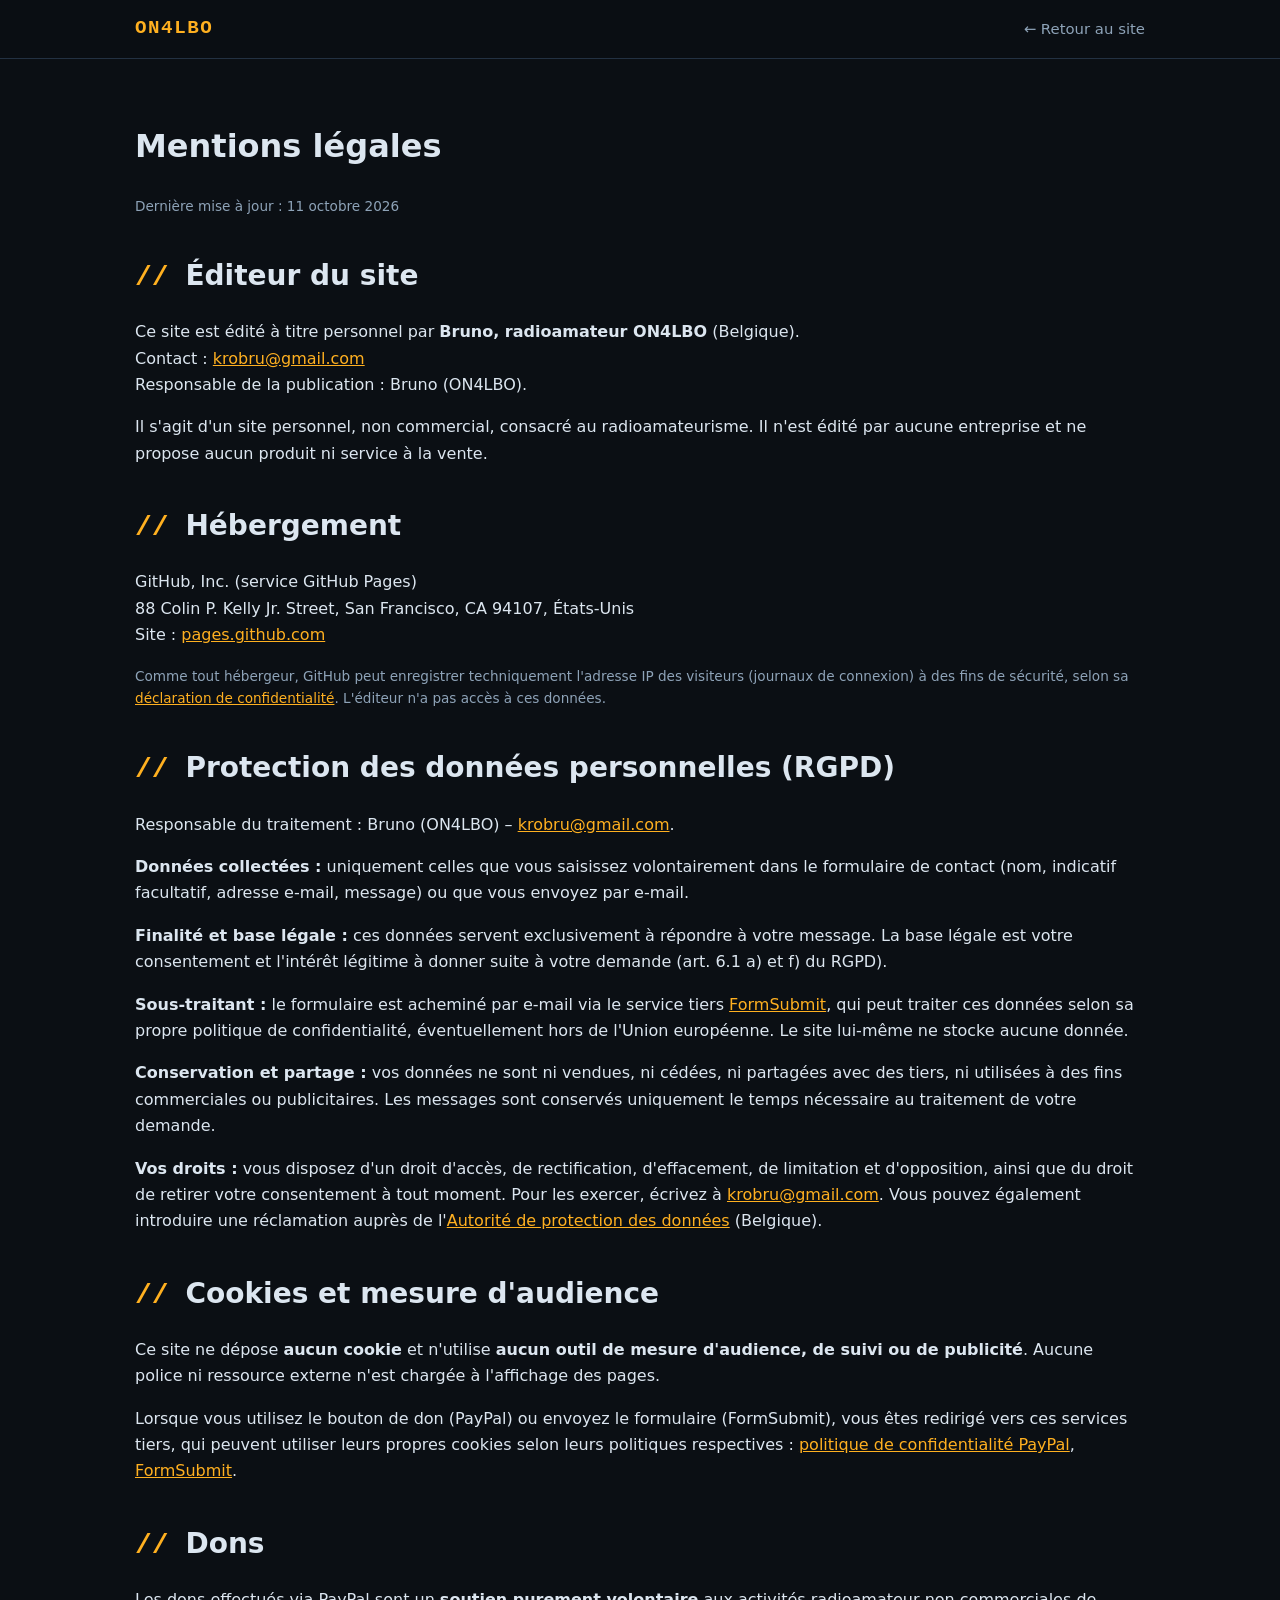
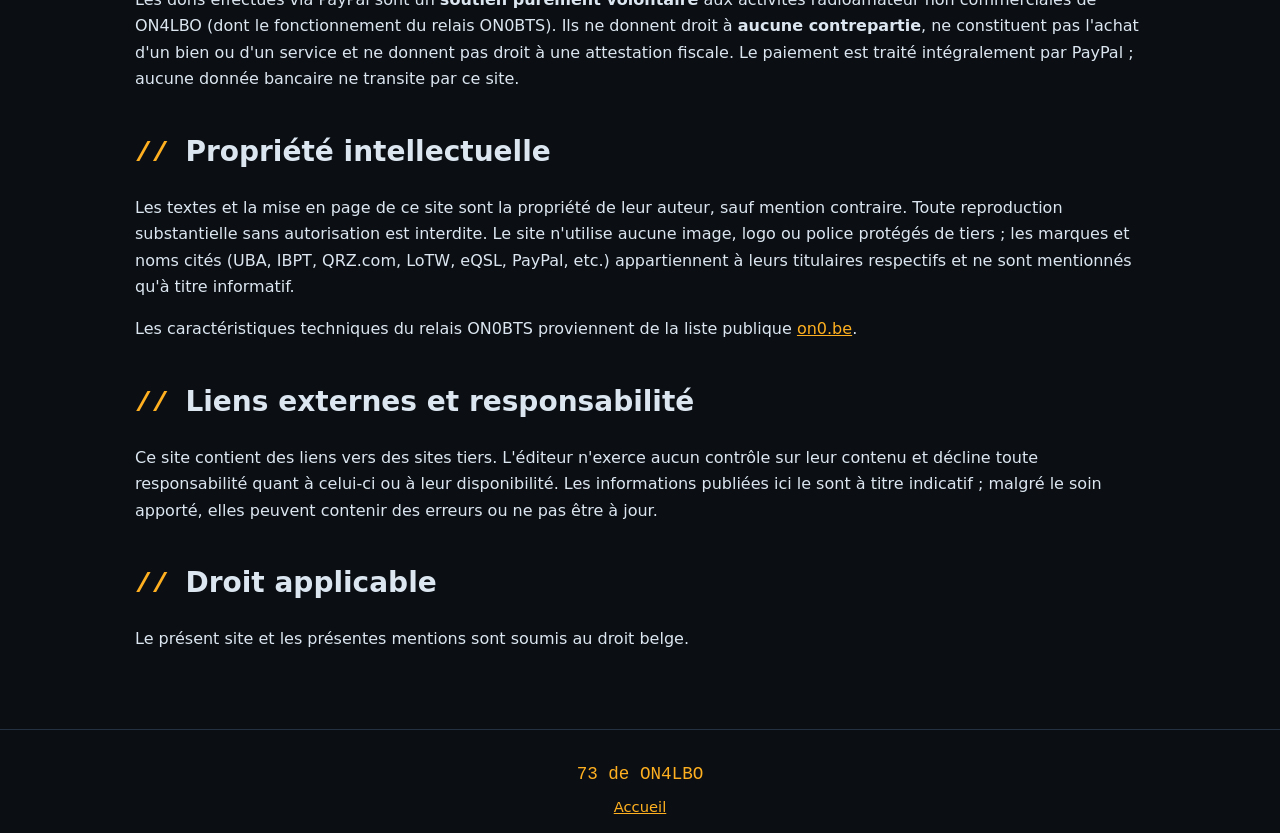
==== mentions-legales.html @ 2fefb70c "Site ON4LBO : migration vers GitHub Pages" ====
<!DOCTYPE html>
<html lang="fr-BE">
<head>
<meta charset="utf-8"><meta name="viewport" content="width=device-width,initial-scale=1">
<title>Mentions légales – ON4LBO</title>
<link rel="stylesheet" href="style.css">
</head>
<body>
<header class="nav"><div class="wrap"><a class="brand" href="index.html">ON4LBO</a><nav><ul><li><a href="index.html">← Retour au site</a></li></ul></nav></div></header>
<main class="legal"><div class="wrap">
<h1>Mentions légales</h1>
<p class="small">Dernière mise à jour : 11 octobre 2026</p>

<h2>Éditeur du site</h2>
<p>Ce site est édité à titre personnel par <strong>Bruno, radioamateur ON4LBO</strong> (Belgique).<br>
Contact : <a href="mailto:krobru@gmail.com">krobru@gmail.com</a><br>
Responsable de la publication : Bruno (ON4LBO).</p>
<p>Il s'agit d'un site personnel, non commercial, consacré au radioamateurisme. Il n'est édité par aucune entreprise et ne propose aucun produit ni service à la vente.</p>

<h2>Hébergement</h2>
<p>GitHub, Inc. (service GitHub Pages)<br>88 Colin P. Kelly Jr. Street, San Francisco, CA 94107, États-Unis<br>
Site : <a href="https://pages.github.com" target="_blank" rel="noopener">pages.github.com</a></p>
<p class="small">Comme tout hébergeur, GitHub peut enregistrer techniquement l'adresse IP des visiteurs (journaux de connexion) à des fins de sécurité, selon sa <a href="https://docs.github.com/fr/site-policy/privacy-policies/github-general-privacy-statement" target="_blank" rel="noopener">déclaration de confidentialité</a>. L'éditeur n'a pas accès à ces données.</p>

<h2 id="rgpd">Protection des données personnelles (RGPD)</h2>
<p>Responsable du traitement : Bruno (ON4LBO) – <a href="mailto:krobru@gmail.com">krobru@gmail.com</a>.</p>
<p><strong>Données collectées :</strong> uniquement celles que vous saisissez volontairement dans le formulaire de contact (nom, indicatif facultatif, adresse e-mail, message) ou que vous envoyez par e-mail.</p>
<p><strong>Finalité et base légale :</strong> ces données servent exclusivement à répondre à votre message. La base légale est votre consentement et l'intérêt légitime à donner suite à votre demande (art. 6.1 a) et f) du RGPD).</p>
<p><strong>Sous-traitant :</strong> le formulaire est acheminé par e-mail via le service tiers <a href="https://formsubmit.co" target="_blank" rel="noopener">FormSubmit</a>, qui peut traiter ces données selon sa propre politique de confidentialité, éventuellement hors de l'Union européenne. Le site lui-même ne stocke aucune donnée.</p>
<p><strong>Conservation et partage :</strong> vos données ne sont ni vendues, ni cédées, ni partagées avec des tiers, ni utilisées à des fins commerciales ou publicitaires. Les messages sont conservés uniquement le temps nécessaire au traitement de votre demande.</p>
<p><strong>Vos droits :</strong> vous disposez d'un droit d'accès, de rectification, d'effacement, de limitation et d'opposition, ainsi que du droit de retirer votre consentement à tout moment. Pour les exercer, écrivez à <a href="mailto:krobru@gmail.com">krobru@gmail.com</a>. Vous pouvez également introduire une réclamation auprès de l'<a href="https://www.autoriteprotectiondonnees.be" target="_blank" rel="noopener">Autorité de protection des données</a> (Belgique).</p>

<h2>Cookies et mesure d'audience</h2>
<p>Ce site ne dépose <strong>aucun cookie</strong> et n'utilise <strong>aucun outil de mesure d'audience, de suivi ou de publicité</strong>. Aucune police ni ressource externe n'est chargée à l'affichage des pages.</p>
<p>Lorsque vous utilisez le bouton de don (PayPal) ou envoyez le formulaire (FormSubmit), vous êtes redirigé vers ces services tiers, qui peuvent utiliser leurs propres cookies selon leurs politiques respectives : <a href="https://www.paypal.com/be/legalhub/privacy-full" target="_blank" rel="noopener">politique de confidentialité PayPal</a>, <a href="https://formsubmit.co" target="_blank" rel="noopener">FormSubmit</a>.</p>

<h2>Dons</h2>
<p>Les dons effectués via PayPal sont un <strong>soutien purement volontaire</strong> aux activités radioamateur non commerciales de ON4LBO (dont le fonctionnement du relais ON0BTS). Ils ne donnent droit à <strong>aucune contrepartie</strong>, ne constituent pas l'achat d'un bien ou d'un service et ne donnent pas droit à une attestation fiscale. Le paiement est traité intégralement par PayPal ; aucune donnée bancaire ne transite par ce site.</p>

<h2>Propriété intellectuelle</h2>
<p>Les textes et la mise en page de ce site sont la propriété de leur auteur, sauf mention contraire. Toute reproduction substantielle sans autorisation est interdite. Le site n'utilise aucune image, logo ou police protégés de tiers ; les marques et noms cités (UBA, IBPT, QRZ.com, LoTW, eQSL, PayPal, etc.) appartiennent à leurs titulaires respectifs et ne sont mentionnés qu'à titre informatif.</p>
<p>Les caractéristiques techniques du relais ON0BTS proviennent de la liste publique <a href="https://on0.be/" target="_blank" rel="noopener">on0.be</a>.</p>

<h2>Liens externes et responsabilité</h2>
<p>Ce site contient des liens vers des sites tiers. L'éditeur n'exerce aucun contrôle sur leur contenu et décline toute responsabilité quant à celui-ci ou à leur disponibilité. Les informations publiées ici le sont à titre indicatif ; malgré le soin apporté, elles peuvent contenir des erreurs ou ne pas être à jour.</p>

<h2>Droit applicable</h2>
<p>Le présent site et les présentes mentions sont soumis au droit belge.</p>
</div></main>
<footer><div class="wrap"><div class="seventy">73 de ON4LBO</div><div><a href="index.html">Accueil</a></div></div></footer>
</body></html>
---- style.css ----
:root{--bg:#0b0f14;--bg2:#111821;--card:#151e29;--line:#233142;--txt:#dce6f0;--mut:#8ea3b8;--acc:#ffb020;--acc2:#38d39f;--radius:14px}
*{box-sizing:border-box}html{scroll-behavior:smooth}
body{margin:0;font-family:system-ui,-apple-system,"Segoe UI",Roboto,Ubuntu,"Helvetica Neue",Arial,sans-serif;background:var(--bg);color:var(--txt);line-height:1.65}
a{color:var(--acc)}a:hover{color:#ffd27a}
.wrap{max-width:1050px;margin:0 auto;padding:0 20px}
header.nav{position:sticky;top:0;z-index:10;background:rgba(11,15,20,.88);backdrop-filter:blur(8px);border-bottom:1px solid var(--line)}
header.nav .wrap{display:flex;align-items:center;justify-content:space-between;gap:12px;min-height:58px;flex-wrap:wrap}
.brand{font-family:ui-monospace,SFMono-Regular,Menlo,Consolas,monospace;font-weight:700;font-size:1.2rem;color:var(--acc);text-decoration:none;letter-spacing:.08em}
nav ul{list-style:none;display:flex;flex-wrap:wrap;gap:4px 16px;margin:0;padding:6px 0}
nav a{color:var(--mut);text-decoration:none;font-size:.93rem}nav a:hover{color:var(--txt)}
.hero{position:relative;overflow:hidden;padding:90px 0 70px;text-align:center;background:radial-gradient(ellipse at 50% 0%,#1c2a3b 0%,var(--bg) 70%)}
.hero svg.wave{position:absolute;left:0;bottom:0;width:100%;height:120px;opacity:.35}
.call{font-family:ui-monospace,SFMono-Regular,Menlo,Consolas,monospace;font-size:clamp(3rem,12vw,6.5rem);font-weight:800;letter-spacing:.12em;margin:0;color:var(--acc);text-shadow:0 0 30px rgba(255,176,32,.35)}
.hero p.sub{color:var(--mut);font-size:1.15rem;margin:.4rem 0 1.6rem}
.clocks{display:flex;justify-content:center;gap:14px;flex-wrap:wrap;margin-bottom:28px}
.clock{background:var(--card);border:1px solid var(--line);border-radius:10px;padding:10px 18px;font-family:ui-monospace,Menlo,Consolas,monospace}
.clock small{display:block;color:var(--mut);font-size:.72rem;letter-spacing:.1em}
.clock span{font-size:1.4rem;color:var(--acc2)}
.btn{display:inline-block;padding:12px 22px;border-radius:999px;background:var(--acc);color:#111;font-weight:700;text-decoration:none;border:0;cursor:pointer;font-size:1rem}
.btn:hover{background:#ffc552;color:#111}.btn.ghost{background:transparent;color:var(--acc);border:1px solid var(--acc)}
.btns{display:flex;gap:12px;justify-content:center;flex-wrap:wrap}
section{padding:64px 0;border-top:1px solid var(--line)}section:nth-of-type(even){background:var(--bg2)}
h2{font-size:1.75rem;margin:0 0 18px}h2::before{content:"// ";color:var(--acc);font-family:ui-monospace,Menlo,monospace}
h3{margin:0 0 8px}
.grid{display:grid;grid-template-columns:repeat(auto-fit,minmax(240px,1fr));gap:18px}
.card{background:var(--card);border:1px solid var(--line);border-radius:var(--radius);padding:20px}
.todo{color:var(--acc);font-style:italic}
table.specs{width:100%;border-collapse:collapse;font-size:.97rem}
table.specs th,table.specs td{text-align:left;padding:9px 12px;border-bottom:1px solid var(--line)}
table.specs th{color:var(--mut);font-weight:500;width:45%}
.mono{font-family:ui-monospace,Menlo,Consolas,monospace}
.src{color:var(--mut);font-size:.88rem;margin-top:12px}
form .row{display:grid;grid-template-columns:1fr 1fr;gap:14px}
@media(max-width:620px){form .row{grid-template-columns:1fr}}
label{display:block;font-size:.9rem;color:var(--mut);margin:12px 0 4px}
input,textarea{width:100%;padding:11px 13px;border-radius:10px;border:1px solid var(--line);background:#0e151d;color:var(--txt);font:inherit}
input:focus,textarea:focus{outline:2px solid var(--acc);border-color:transparent}
textarea{min-height:140px;resize:vertical}
.small{font-size:.85rem;color:var(--mut)}
.hp{position:absolute;left:-9999px}
ul.links{list-style:none;padding:0;margin:0}ul.links li{padding:6px 0;border-bottom:1px dashed var(--line)}
footer{border-top:1px solid var(--line);padding:30px 0;text-align:center;color:var(--mut);font-size:.92rem}
footer .seventy{font-family:ui-monospace,Menlo,monospace;color:var(--acc);font-size:1.1rem;margin-bottom:6px}
.legal h2{margin-top:36px}.legal{padding:40px 0 60px}
/* fix: decorative wave must never intercept clicks; keep hero content above it */
.hero svg.wave{pointer-events:none;z-index:0}
.hero .wrap{position:relative;z-index:1}
/* anchors land below the sticky header */
section,[id]{scroll-margin-top:80px}
@media(max-width:620px){section,[id]{scroll-margin-top:120px}}
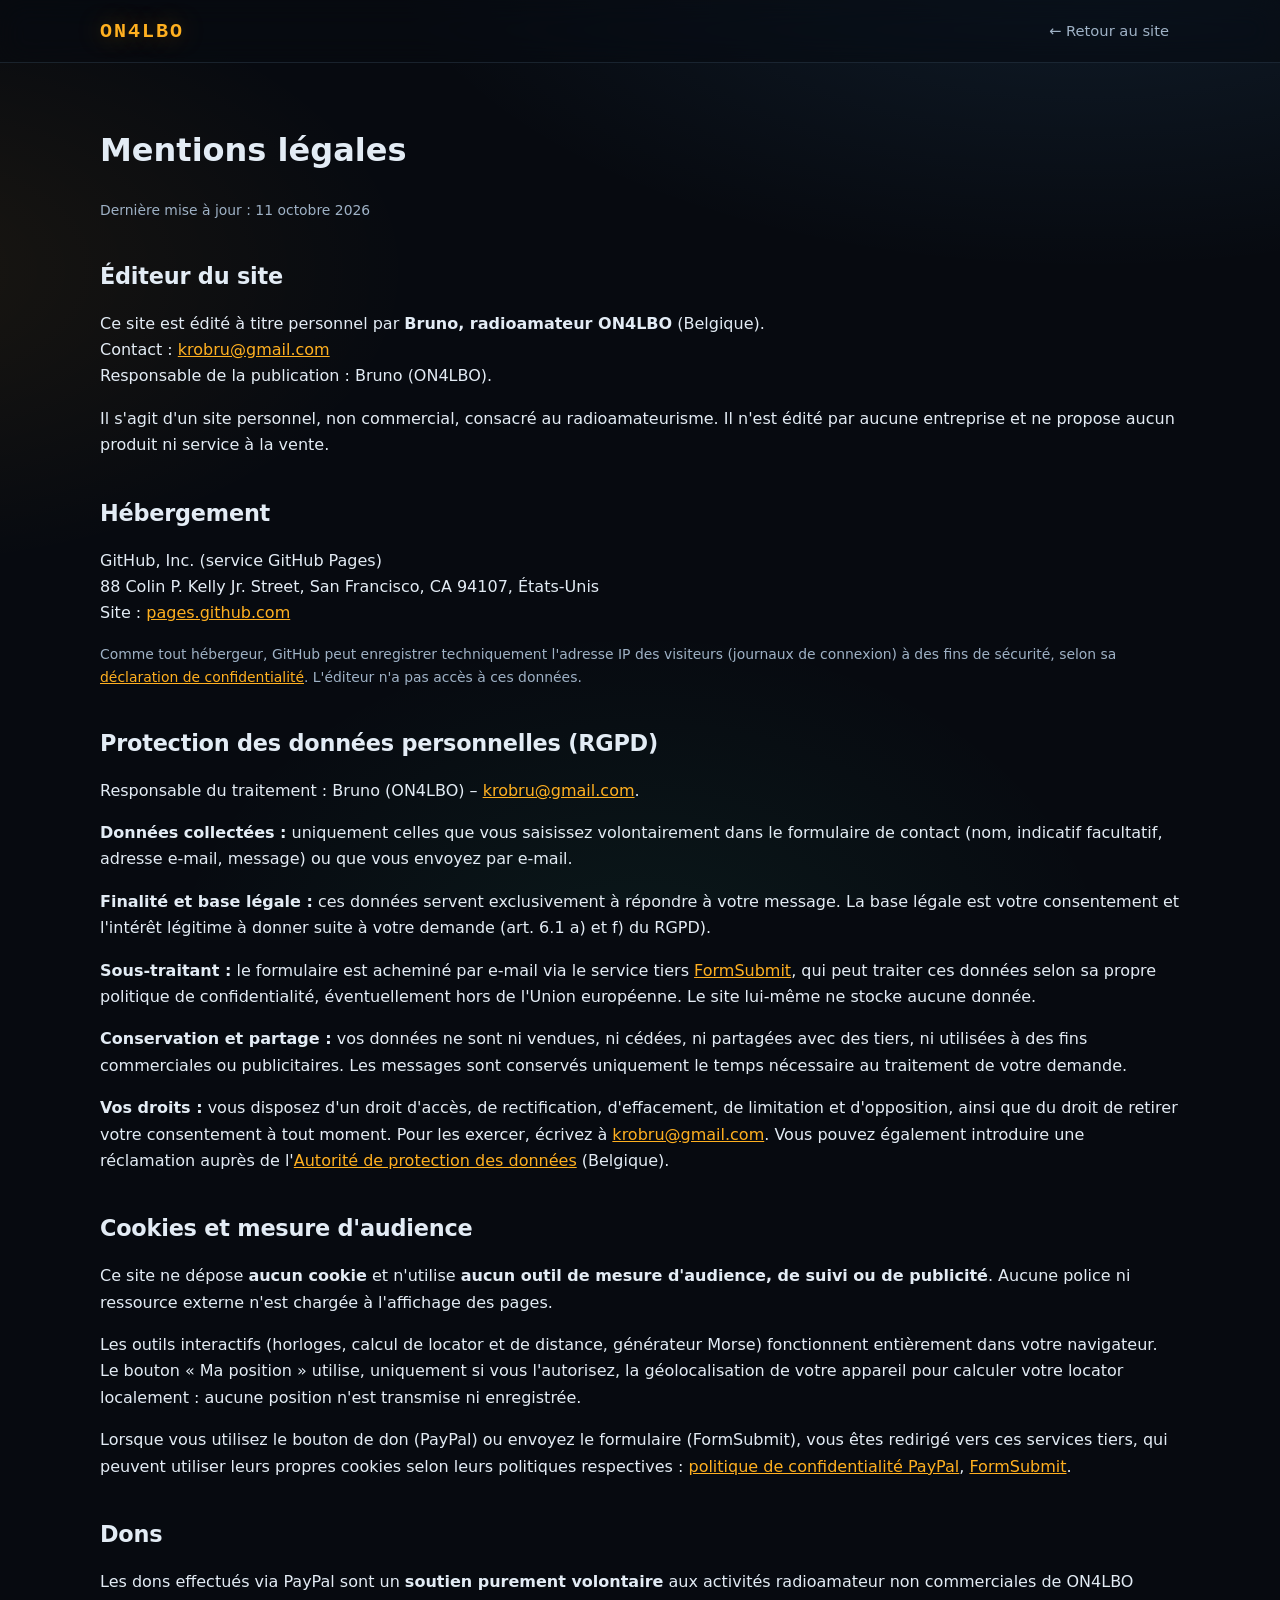
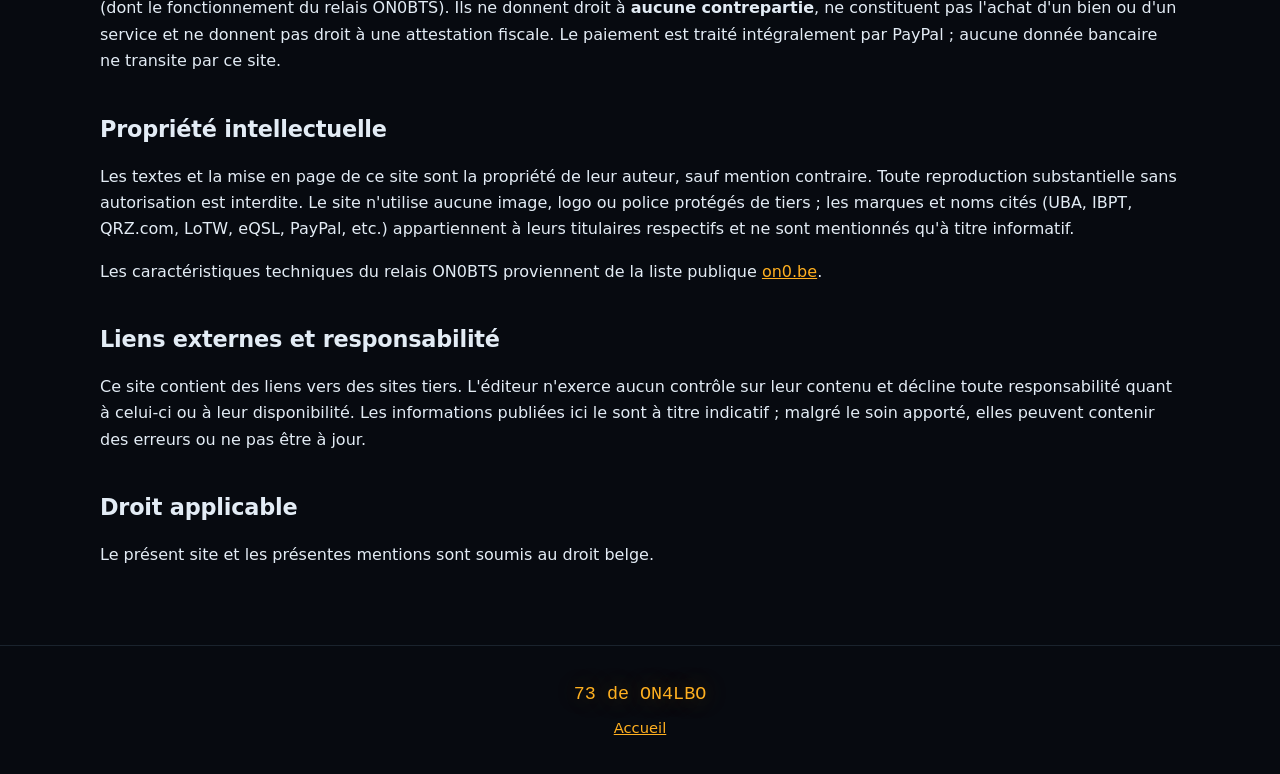
==== commit c487143d: "Refonte moderne : thème glass, oscilloscope, outils interactifs (locator, CW, shift)" ====
--- a/mentions-legales.html
+++ b/mentions-legales.html
@@ -32,6 +32,7 @@
 
 <h2>Cookies et mesure d'audience</h2>
 <p>Ce site ne dépose <strong>aucun cookie</strong> et n'utilise <strong>aucun outil de mesure d'audience, de suivi ou de publicité</strong>. Aucune police ni ressource externe n'est chargée à l'affichage des pages.</p>
+<p>Les outils interactifs (horloges, calcul de locator et de distance, générateur Morse) fonctionnent entièrement dans votre navigateur. Le bouton « Ma position » utilise, uniquement si vous l'autorisez, la géolocalisation de votre appareil pour calculer votre locator localement : aucune position n'est transmise ni enregistrée.</p>
 <p>Lorsque vous utilisez le bouton de don (PayPal) ou envoyez le formulaire (FormSubmit), vous êtes redirigé vers ces services tiers, qui peuvent utiliser leurs propres cookies selon leurs politiques respectives : <a href="https://www.paypal.com/be/legalhub/privacy-full" target="_blank" rel="noopener">politique de confidentialité PayPal</a>, <a href="https://formsubmit.co" target="_blank" rel="noopener">FormSubmit</a>.</p>
 
 <h2>Dons</h2>
--- a/style.css
+++ b/style.css
@@ -1,50 +1,133 @@
-:root{--bg:#0b0f14;--bg2:#111821;--card:#151e29;--line:#233142;--txt:#dce6f0;--mut:#8ea3b8;--acc:#ffb020;--acc2:#38d39f;--radius:14px}
-*{box-sizing:border-box}html{scroll-behavior:smooth}
-body{margin:0;font-family:system-ui,-apple-system,"Segoe UI",Roboto,Ubuntu,"Helvetica Neue",Arial,sans-serif;background:var(--bg);color:var(--txt);line-height:1.65}
+/* ON4LBO — thème sombre glassmorphism, polices système uniquement */
+:root{
+  --bg:#070a10;--bg2:#0b111a;--glass:rgba(22,32,46,.55);--glass2:rgba(30,44,62,.6);
+  --line:rgba(140,180,220,.14);--txt:#e3ecf5;--mut:#9fb2c6;--acc:#ffb020;--acc2:#3ee6b0;--acc3:#5ab4ff;
+  --glow:0 0 24px rgba(255,176,32,.35);--r:18px;--mono:ui-monospace,SFMono-Regular,Menlo,Consolas,"Liberation Mono",monospace;
+}
+*{box-sizing:border-box}
+html{scroll-behavior:smooth}
+@media (prefers-reduced-motion:reduce){html{scroll-behavior:auto}*,*::before,*::after{animation:none!important;transition:none!important}}
+body{margin:0;font-family:system-ui,-apple-system,"Segoe UI",Roboto,Ubuntu,"Helvetica Neue",Arial,sans-serif;color:var(--txt);line-height:1.65;
+  background:radial-gradient(1200px 600px at 85% -10%,rgba(90,180,255,.12),transparent 60%),radial-gradient(900px 500px at -10% 30%,rgba(255,176,32,.08),transparent 60%),radial-gradient(800px 600px at 50% 110%,rgba(62,230,176,.07),transparent 60%),var(--bg);background-attachment:fixed}
 a{color:var(--acc)}a:hover{color:#ffd27a}
-.wrap{max-width:1050px;margin:0 auto;padding:0 20px}
-header.nav{position:sticky;top:0;z-index:10;background:rgba(11,15,20,.88);backdrop-filter:blur(8px);border-bottom:1px solid var(--line)}
-header.nav .wrap{display:flex;align-items:center;justify-content:space-between;gap:12px;min-height:58px;flex-wrap:wrap}
-.brand{font-family:ui-monospace,SFMono-Regular,Menlo,Consolas,monospace;font-weight:700;font-size:1.2rem;color:var(--acc);text-decoration:none;letter-spacing:.08em}
-nav ul{list-style:none;display:flex;flex-wrap:wrap;gap:4px 16px;margin:0;padding:6px 0}
-nav a{color:var(--mut);text-decoration:none;font-size:.93rem}nav a:hover{color:var(--txt)}
-.hero{position:relative;overflow:hidden;padding:90px 0 70px;text-align:center;background:radial-gradient(ellipse at 50% 0%,#1c2a3b 0%,var(--bg) 70%)}
-.hero svg.wave{position:absolute;left:0;bottom:0;width:100%;height:120px;opacity:.35}
-.call{font-family:ui-monospace,SFMono-Regular,Menlo,Consolas,monospace;font-size:clamp(3rem,12vw,6.5rem);font-weight:800;letter-spacing:.12em;margin:0;color:var(--acc);text-shadow:0 0 30px rgba(255,176,32,.35)}
-.hero p.sub{color:var(--mut);font-size:1.15rem;margin:.4rem 0 1.6rem}
-.clocks{display:flex;justify-content:center;gap:14px;flex-wrap:wrap;margin-bottom:28px}
-.clock{background:var(--card);border:1px solid var(--line);border-radius:10px;padding:10px 18px;font-family:ui-monospace,Menlo,Consolas,monospace}
-.clock small{display:block;color:var(--mut);font-size:.72rem;letter-spacing:.1em}
-.clock span{font-size:1.4rem;color:var(--acc2)}
-.btn{display:inline-block;padding:12px 22px;border-radius:999px;background:var(--acc);color:#111;font-weight:700;text-decoration:none;border:0;cursor:pointer;font-size:1rem}
-.btn:hover{background:#ffc552;color:#111}.btn.ghost{background:transparent;color:var(--acc);border:1px solid var(--acc)}
+:focus-visible{outline:2px solid var(--acc2);outline-offset:3px;border-radius:6px}
+.skip{position:absolute;left:-9999px;top:8px;background:var(--acc);color:#111;padding:8px 14px;border-radius:8px;z-index:100}.skip:focus{left:8px}
+.wrap{max-width:1120px;margin:0 auto;padding:0 20px}
+.mono{font-family:var(--mono)}.small{font-size:.87rem;color:var(--mut)}.todo{color:var(--acc);font-style:italic}
+
+/* header */
+header.nav{position:sticky;top:0;z-index:50;background:rgba(7,10,16,.6);backdrop-filter:blur(14px) saturate(140%);-webkit-backdrop-filter:blur(14px) saturate(140%);border-bottom:1px solid var(--line)}
+header.nav .wrap{display:flex;align-items:center;justify-content:space-between;gap:12px;min-height:62px}
+.brand{font-family:var(--mono);font-weight:800;font-size:1.25rem;color:var(--acc);text-decoration:none;letter-spacing:.1em;text-shadow:var(--glow);display:flex;align-items:center;gap:10px}
+.brand .dot{width:9px;height:9px;border-radius:50%;background:var(--acc2);box-shadow:0 0 10px var(--acc2);animation:blink 2.4s infinite}
+@keyframes blink{50%{opacity:.25}}
+nav ul{list-style:none;display:flex;gap:2px;margin:0;padding:0}
+nav a{display:block;color:var(--mut);text-decoration:none;font-size:.92rem;padding:8px 11px;border-radius:999px;transition:color .2s,background .2s}
+nav a:hover{color:var(--txt);background:rgba(255,255,255,.05)}
+nav a.active{color:#111;background:var(--acc);box-shadow:var(--glow)}
+.burger{display:none;background:var(--glass);border:1px solid var(--line);color:var(--txt);border-radius:12px;width:44px;height:44px;cursor:pointer;font-size:1.3rem}
+@media(max-width:900px){
+  .burger{display:block}
+  nav{position:fixed;inset:62px 0 auto 0;background:rgba(7,10,16,.96);backdrop-filter:blur(14px);border-bottom:1px solid var(--line);transform:translateY(-120%);transition:transform .3s;visibility:hidden}
+  nav.open{transform:none;visibility:visible}
+  nav ul{flex-direction:column;padding:10px 16px 16px}
+  nav a{padding:12px 14px;font-size:1rem}
+}
+
+/* hero */
+.hero{position:relative;min-height:88vh;display:flex;align-items:center;overflow:hidden;padding:60px 0}
+#scope{position:absolute;inset:0;width:100%;height:100%;pointer-events:none;z-index:0;opacity:.9}
+.hero .wrap{position:relative;z-index:1;text-align:center;width:100%}
+.kicker{display:inline-flex;gap:8px;align-items:center;font-family:var(--mono);font-size:.82rem;letter-spacing:.18em;color:var(--acc2);background:rgba(62,230,176,.08);border:1px solid rgba(62,230,176,.25);padding:6px 14px;border-radius:999px}
+.call{font-family:var(--mono);font-size:clamp(3.2rem,13vw,7.5rem);font-weight:800;letter-spacing:.12em;margin:18px 0 6px;
+  background:linear-gradient(180deg,#ffe2a3,var(--acc) 55%,#c97a00);-webkit-background-clip:text;background-clip:text;color:transparent;filter:drop-shadow(0 0 28px rgba(255,176,32,.35))}
+.sub{color:var(--mut);font-size:1.15rem;margin:0 0 28px}
+.widgets{display:flex;justify-content:center;gap:14px;flex-wrap:wrap;margin-bottom:30px}
+.glass{background:var(--glass);border:1px solid var(--line);border-radius:var(--r);backdrop-filter:blur(12px);-webkit-backdrop-filter:blur(12px);box-shadow:0 10px 40px rgba(0,0,0,.35),inset 0 1px 0 rgba(255,255,255,.05)}
+.clock{padding:12px 20px;min-width:150px;font-family:var(--mono);text-align:center}
+.clock small{display:block;color:var(--mut);font-size:.7rem;letter-spacing:.14em}
+.clock span{font-size:1.5rem;color:var(--acc2);text-shadow:0 0 12px rgba(62,230,176,.4)}
+.daynight .val{font-size:1.05rem}.daynight .bar{height:6px;border-radius:6px;margin-top:8px;background:linear-gradient(90deg,#1b2a4a,#ff9a3c 22%,#ffd36b 50%,#ff9a3c 78%,#1b2a4a);position:relative}
+.daynight .bar i{position:absolute;top:-4px;width:3px;height:14px;background:#fff;border-radius:2px;box-shadow:0 0 8px #fff}
 .btns{display:flex;gap:12px;justify-content:center;flex-wrap:wrap}
-section{padding:64px 0;border-top:1px solid var(--line)}section:nth-of-type(even){background:var(--bg2)}
-h2{font-size:1.75rem;margin:0 0 18px}h2::before{content:"// ";color:var(--acc);font-family:ui-monospace,Menlo,monospace}
-h3{margin:0 0 8px}
-.grid{display:grid;grid-template-columns:repeat(auto-fit,minmax(240px,1fr));gap:18px}
-.card{background:var(--card);border:1px solid var(--line);border-radius:var(--radius);padding:20px}
-.todo{color:var(--acc);font-style:italic}
-table.specs{width:100%;border-collapse:collapse;font-size:.97rem}
-table.specs th,table.specs td{text-align:left;padding:9px 12px;border-bottom:1px solid var(--line)}
-table.specs th{color:var(--mut);font-weight:500;width:45%}
-.mono{font-family:ui-monospace,Menlo,Consolas,monospace}
-.src{color:var(--mut);font-size:.88rem;margin-top:12px}
-form .row{display:grid;grid-template-columns:1fr 1fr;gap:14px}
-@media(max-width:620px){form .row{grid-template-columns:1fr}}
+.btn{display:inline-flex;align-items:center;gap:8px;padding:12px 22px;border-radius:999px;background:var(--acc);color:#111;font-weight:700;text-decoration:none;border:0;cursor:pointer;font-size:1rem;font-family:inherit;transition:transform .15s,box-shadow .2s,background .2s}
+.btn:hover{background:#ffc552;color:#111;box-shadow:var(--glow);transform:translateY(-2px)}
+.btn.ghost{background:rgba(255,176,32,.06);color:var(--acc);border:1px solid rgba(255,176,32,.5)}
+.btn.ghost:hover{background:rgba(255,176,32,.14)}
+.btn.sm{padding:7px 14px;font-size:.88rem}
+.scrollhint{position:absolute;left:50%;bottom:22px;transform:translateX(-50%);z-index:1;color:var(--mut);font-size:.8rem;font-family:var(--mono);letter-spacing:.2em}
+
+/* sections */
+section{padding:84px 0;position:relative}
+h2{font-size:clamp(1.6rem,4vw,2.2rem);margin:0 0 8px;letter-spacing:-.01em}
+h2 .n{font-family:var(--mono);color:var(--acc);font-size:.9rem;display:block;letter-spacing:.2em;margin-bottom:6px}
+.lead{color:var(--mut);max-width:720px;margin:0 0 30px}
+h3{margin:0 0 8px;font-size:1.1rem}
+.grid{display:grid;grid-template-columns:repeat(auto-fit,minmax(250px,1fr));gap:18px}
+.card{padding:22px;transition:transform .25s,border-color .25s,box-shadow .25s}
+.card:hover{transform:translateY(-4px);border-color:rgba(255,176,32,.35);box-shadow:0 14px 44px rgba(0,0,0,.45),0 0 0 1px rgba(255,176,32,.15)}
+.reveal{opacity:0;transform:translateY(26px);transition:opacity .7s ease,transform .7s ease}
+.reveal.in{opacity:1;transform:none}
+@media (prefers-reduced-motion:reduce){.reveal{opacity:1;transform:none}}
+
+/* equipment */
+.filters{display:flex;flex-wrap:wrap;gap:8px;margin-bottom:22px}
+.chip{background:var(--glass);border:1px solid var(--line);color:var(--mut);padding:8px 16px;border-radius:999px;cursor:pointer;font:inherit;font-size:.9rem;transition:all .2s}
+.chip:hover{color:var(--txt);border-color:rgba(255,176,32,.4)}
+.chip[aria-pressed="true"]{background:var(--acc);color:#111;border-color:var(--acc);box-shadow:var(--glow)}
+.gear{display:grid;grid-template-columns:repeat(auto-fill,minmax(230px,1fr));gap:16px}
+.gear .card{display:flex;flex-direction:column;gap:6px}
+.gear .card.hide{display:none}
+.gear .ico{font-size:1.5rem;width:44px;height:44px;display:grid;place-items:center;border-radius:12px;background:rgba(255,176,32,.1);border:1px solid rgba(255,176,32,.25)}
+.gear .role{font-size:.78rem;letter-spacing:.12em;text-transform:uppercase;color:var(--acc2);font-family:var(--mono)}
+.gear .name{font-weight:700;font-size:1.05rem}
+.tags{display:flex;flex-wrap:wrap;gap:6px;margin-top:auto;padding-top:8px}
+.tag{font-size:.72rem;font-family:var(--mono);padding:3px 8px;border-radius:6px;background:rgba(90,180,255,.1);color:var(--acc3);border:1px solid rgba(90,180,255,.2)}
+.facts{display:flex;flex-wrap:wrap;gap:12px;margin-top:22px}
+.fact{padding:12px 18px}.fact b{display:block;font-size:.72rem;letter-spacing:.14em;color:var(--mut);font-weight:500;text-transform:uppercase}
+
+/* repeater */
+.rep{display:grid;grid-template-columns:1.2fr 1fr;gap:18px}
+@media(max-width:860px){.rep{grid-template-columns:1fr}}
+.freqs{display:grid;grid-template-columns:1fr 1fr;gap:14px;margin-bottom:16px}
+@media(max-width:480px){.freqs{grid-template-columns:1fr}}
+.freq{padding:16px;border-radius:14px;background:rgba(0,0,0,.25);border:1px solid var(--line)}
+.freq small{display:block;color:var(--mut);font-size:.75rem;letter-spacing:.12em;text-transform:uppercase}
+.freq .v{font-family:var(--mono);font-size:1.6rem;color:var(--acc);text-shadow:var(--glow)}
+.freq .v u{text-decoration:none;font-size:.9rem;color:var(--mut)}
+table.specs{width:100%;border-collapse:collapse;font-size:.95rem}
+table.specs th,table.specs td{text-align:left;padding:9px 10px;border-bottom:1px solid var(--line)}
+table.specs th{color:var(--mut);font-weight:500;width:46%}
+.src{color:var(--mut);font-size:.85rem;margin-top:14px}
+.copy{background:transparent;border:1px solid var(--line);color:var(--mut);border-radius:8px;padding:4px 10px;font-size:.78rem;cursor:pointer;margin-top:8px;font-family:inherit}
+.copy:hover{color:var(--txt);border-color:var(--acc)}
+.copy.ok{color:var(--acc2);border-color:var(--acc2)}
+.calc label{display:block;font-size:.85rem;color:var(--mut);margin:12px 0 4px}
+.out{font-family:var(--mono);background:rgba(0,0,0,.3);border:1px dashed var(--line);border-radius:12px;padding:12px 14px;margin-top:12px;color:var(--acc2);white-space:pre-wrap;font-size:.92rem}
+
+/* forms */
+input,textarea,select{width:100%;padding:11px 13px;border-radius:12px;border:1px solid var(--line);background:rgba(5,9,14,.65);color:var(--txt);font:inherit}
+input:focus,textarea:focus,select:focus{outline:2px solid var(--acc);border-color:transparent}
+input[type=range]{padding:0;accent-color:var(--acc)}
+textarea{min-height:130px;resize:vertical}
+form .row,.row2{display:grid;grid-template-columns:1fr 1fr;gap:14px}
+@media(max-width:620px){form .row,.row2{grid-template-columns:1fr}}
 label{display:block;font-size:.9rem;color:var(--mut);margin:12px 0 4px}
-input,textarea{width:100%;padding:11px 13px;border-radius:10px;border:1px solid var(--line);background:#0e151d;color:var(--txt);font:inherit}
-input:focus,textarea:focus{outline:2px solid var(--acc);border-color:transparent}
-textarea{min-height:140px;resize:vertical}
-.small{font-size:.85rem;color:var(--mut)}
 .hp{position:absolute;left:-9999px}
-ul.links{list-style:none;padding:0;margin:0}ul.links li{padding:6px 0;border-bottom:1px dashed var(--line)}
-footer{border-top:1px solid var(--line);padding:30px 0;text-align:center;color:var(--mut);font-size:.92rem}
-footer .seventy{font-family:ui-monospace,Menlo,monospace;color:var(--acc);font-size:1.1rem;margin-bottom:6px}
-.legal h2{margin-top:36px}.legal{padding:40px 0 60px}
-/* fix: decorative wave must never intercept clicks; keep hero content above it */
-.hero svg.wave{pointer-events:none;z-index:0}
-.hero .wrap{position:relative;z-index:1}
-/* anchors land below the sticky header */
-section,[id]{scroll-margin-top:80px}
-@media(max-width:620px){section,[id]{scroll-margin-top:120px}}
+
+/* tools */
+.tools{display:grid;grid-template-columns:1fr 1fr;gap:18px}
+@media(max-width:860px){.tools{grid-template-columns:1fr}}
+.morse{font-family:var(--mono);color:var(--acc);word-break:break-word;min-height:1.6em;letter-spacing:.12em}
+.led{display:inline-block;width:14px;height:14px;border-radius:50%;background:#3a2a0a;vertical-align:middle;margin-left:8px;transition:background .05s,box-shadow .05s}
+.led.on{background:var(--acc);box-shadow:0 0 14px var(--acc)}
+.big{font-family:var(--mono);font-size:2rem;color:var(--acc);text-shadow:var(--glow);letter-spacing:.1em}
+
+ul.links{list-style:none;padding:0;margin:0}ul.links li{padding:7px 0;border-bottom:1px dashed var(--line)}
+ul.links a{text-decoration:none}ul.links a:hover{text-decoration:underline}
+footer{border-top:1px solid var(--line);padding:34px 0;text-align:center;color:var(--mut);font-size:.92rem}
+footer .seventy{font-family:var(--mono);color:var(--acc);font-size:1.15rem;margin-bottom:6px;text-shadow:var(--glow)}
+.legal{padding:40px 0 60px}.legal h2{margin-top:36px;font-size:1.4rem}
+.toast{position:fixed;left:50%;bottom:24px;transform:translateX(-50%) translateY(40px);opacity:0;background:var(--acc2);color:#04130d;padding:10px 18px;border-radius:999px;font-weight:700;transition:all .3s;z-index:90;pointer-events:none}
+.toast.show{opacity:1;transform:translateX(-50%)}
+section,[id]{scroll-margin-top:76px}
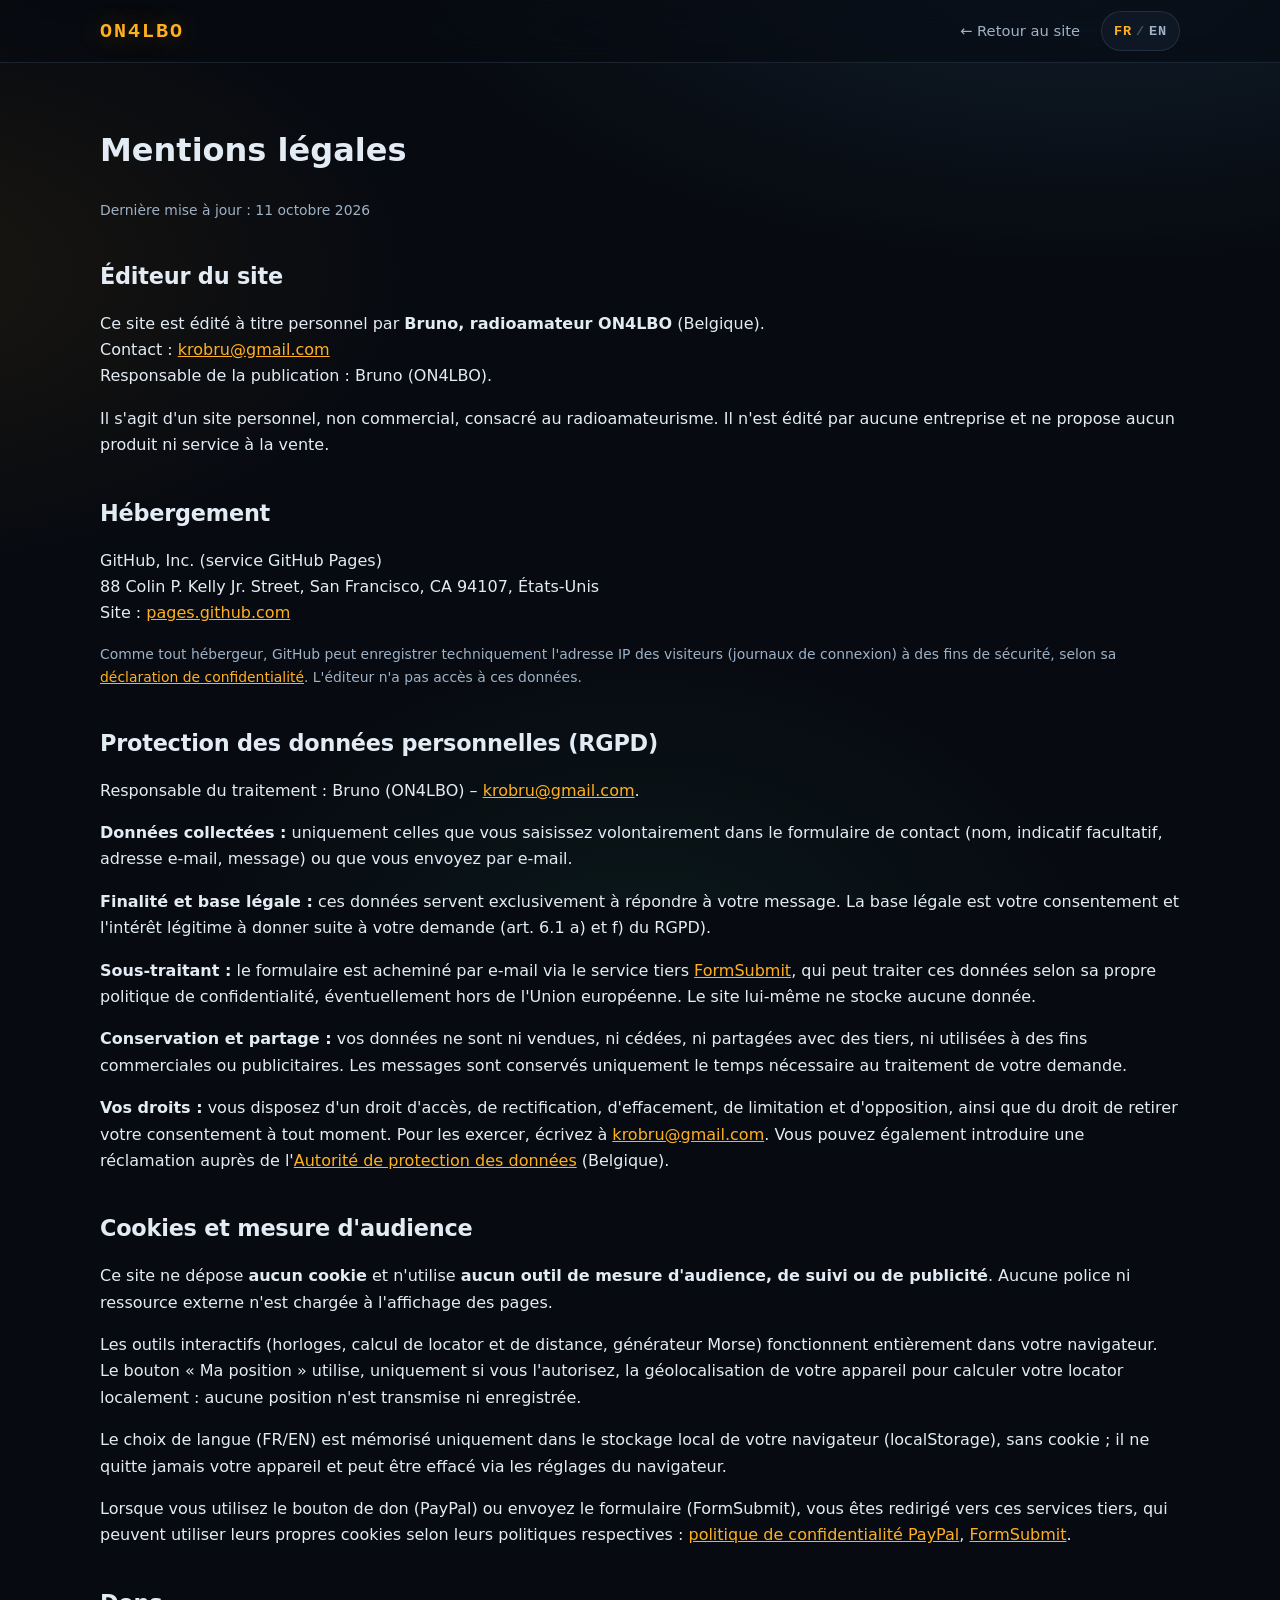
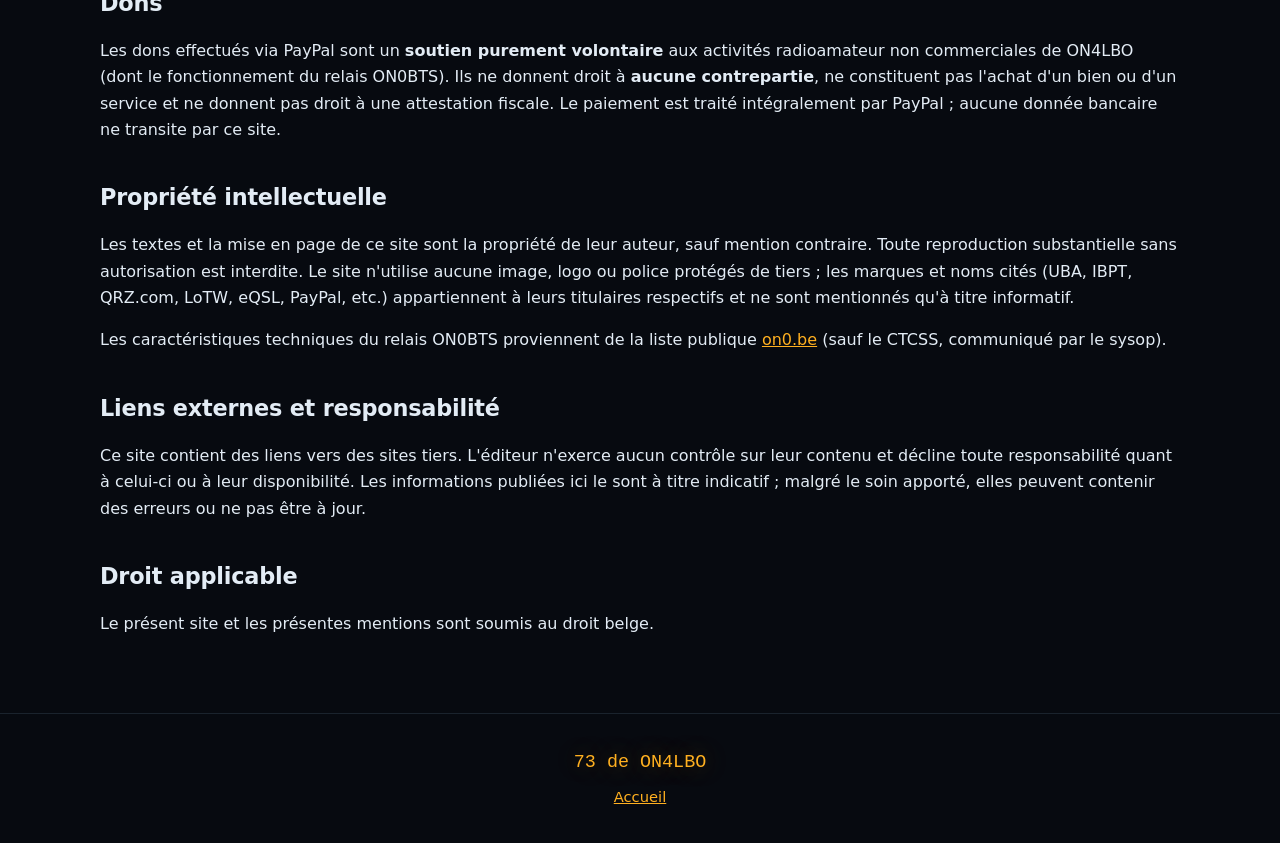
==== commit ffea485b: "Site bilingue FR/EN (2/2) : mentions légales et page merci" ====
--- a/mentions-legales.html
+++ b/mentions-legales.html
@@ -2,12 +2,13 @@
 <html lang="fr-BE">
 <head>
 <meta charset="utf-8"><meta name="viewport" content="width=device-width,initial-scale=1">
-<title>Mentions légales – ON4LBO</title>
+<title data-en="Legal notice – ON4LBO">Mentions légales – ON4LBO</title>
 <link rel="stylesheet" href="style.css">
 </head>
 <body>
-<header class="nav"><div class="wrap"><a class="brand" href="index.html">ON4LBO</a><nav><ul><li><a href="index.html">← Retour au site</a></li></ul></nav></div></header>
+<header class="nav"><div class="wrap"><a class="brand" href="index.html">ON4LBO</a><nav style="display:flex;align-items:center;gap:10px;position:static;transform:none;visibility:visible;background:none;border:0"><a href="index.html" data-en="← Back to the website">← Retour au site</a><button class="langbtn" type="button" data-setlang aria-label="English version" data-en-aria-label="Version française"><span class="lf">FR</span><span class="sep">/</span><span class="le">EN</span></button></nav></div></header>
 <main class="legal"><div class="wrap">
+<div data-lang="fr" lang="fr-BE">
 <h1>Mentions légales</h1>
 <p class="small">Dernière mise à jour : 11 octobre 2026</p>
 
@@ -33,6 +34,7 @@
 <h2>Cookies et mesure d'audience</h2>
 <p>Ce site ne dépose <strong>aucun cookie</strong> et n'utilise <strong>aucun outil de mesure d'audience, de suivi ou de publicité</strong>. Aucune police ni ressource externe n'est chargée à l'affichage des pages.</p>
 <p>Les outils interactifs (horloges, calcul de locator et de distance, générateur Morse) fonctionnent entièrement dans votre navigateur. Le bouton « Ma position » utilise, uniquement si vous l'autorisez, la géolocalisation de votre appareil pour calculer votre locator localement : aucune position n'est transmise ni enregistrée.</p>
+<p>Le choix de langue (FR/EN) est mémorisé uniquement dans le stockage local de votre navigateur (localStorage), sans cookie ; il ne quitte jamais votre appareil et peut être effacé via les réglages du navigateur.</p>
 <p>Lorsque vous utilisez le bouton de don (PayPal) ou envoyez le formulaire (FormSubmit), vous êtes redirigé vers ces services tiers, qui peuvent utiliser leurs propres cookies selon leurs politiques respectives : <a href="https://www.paypal.com/be/legalhub/privacy-full" target="_blank" rel="noopener">politique de confidentialité PayPal</a>, <a href="https://formsubmit.co" target="_blank" rel="noopener">FormSubmit</a>.</p>
 
 <h2>Dons</h2>
@@ -40,13 +42,58 @@
 
 <h2>Propriété intellectuelle</h2>
 <p>Les textes et la mise en page de ce site sont la propriété de leur auteur, sauf mention contraire. Toute reproduction substantielle sans autorisation est interdite. Le site n'utilise aucune image, logo ou police protégés de tiers ; les marques et noms cités (UBA, IBPT, QRZ.com, LoTW, eQSL, PayPal, etc.) appartiennent à leurs titulaires respectifs et ne sont mentionnés qu'à titre informatif.</p>
-<p>Les caractéristiques techniques du relais ON0BTS proviennent de la liste publique <a href="https://on0.be/" target="_blank" rel="noopener">on0.be</a>.</p>
+<p>Les caractéristiques techniques du relais ON0BTS proviennent de la liste publique <a href="https://on0.be/" target="_blank" rel="noopener">on0.be</a> (sauf le CTCSS, communiqué par le sysop).</p>
 
 <h2>Liens externes et responsabilité</h2>
 <p>Ce site contient des liens vers des sites tiers. L'éditeur n'exerce aucun contrôle sur leur contenu et décline toute responsabilité quant à celui-ci ou à leur disponibilité. Les informations publiées ici le sont à titre indicatif ; malgré le soin apporté, elles peuvent contenir des erreurs ou ne pas être à jour.</p>
 
 <h2>Droit applicable</h2>
 <p>Le présent site et les présentes mentions sont soumis au droit belge.</p>
+</div>
+<div data-lang="en" lang="en" hidden>
+<h1>Legal notice</h1>
+<p class="small">Last updated: 11 October 2026</p>
+<p class="glass card" style="padding:14px 18px"><strong>Note:</strong> this English translation is provided for convenience only. In case of discrepancy, the <a href="?lang=fr">French version</a> prevails.</p>
+
+<h2>Website publisher</h2>
+<p>This website is published in a personal capacity by <strong>Bruno, radio amateur ON4LBO</strong> (Belgium).<br>
+Contact: <a href="mailto:krobru@gmail.com">krobru@gmail.com</a><br>
+Publication manager: Bruno (ON4LBO).</p>
+<p>This is a personal, non-commercial website dedicated to amateur radio. It is not published by any company and offers no product or service for sale.</p>
+
+<h2>Hosting</h2>
+<p>GitHub, Inc. (GitHub Pages service)<br>88 Colin P. Kelly Jr. Street, San Francisco, CA 94107, United States<br>
+Website: <a href="https://pages.github.com" target="_blank" rel="noopener">pages.github.com</a></p>
+<p class="small">Like any host, GitHub may technically log visitors' IP addresses (connection logs) for security purposes, according to its <a href="https://docs.github.com/en/site-policy/privacy-policies/github-general-privacy-statement" target="_blank" rel="noopener">privacy statement</a>. The publisher has no access to this data.</p>
+
+<h2 id="gdpr">Personal data protection (GDPR)</h2>
+<p>Data controller: Bruno (ON4LBO) – <a href="mailto:krobru@gmail.com">krobru@gmail.com</a>.</p>
+<p><strong>Data collected:</strong> only the data you voluntarily enter in the contact form (name, optional callsign, e-mail address, message) or send by e-mail.</p>
+<p><strong>Purpose and legal basis:</strong> this data is used solely to reply to your message. The legal basis is your consent and the legitimate interest in following up on your request (Art. 6(1)(a) and (f) GDPR).</p>
+<p><strong>Processor:</strong> the form is delivered by e-mail through the third-party service <a href="https://formsubmit.co" target="_blank" rel="noopener">FormSubmit</a>, which may process this data under its own privacy policy, possibly outside the European Union. The website itself stores no data.</p>
+<p><strong>Retention and sharing:</strong> your data is not sold, transferred, shared with third parties, or used for commercial or advertising purposes. Messages are kept only as long as needed to handle your request.</p>
+<p><strong>Your rights:</strong> you have the right of access, rectification, erasure, restriction and objection, as well as the right to withdraw your consent at any time. To exercise them, write to <a href="mailto:krobru@gmail.com">krobru@gmail.com</a>. You may also lodge a complaint with the Belgian <a href="https://www.autoriteprotectiondonnees.be" target="_blank" rel="noopener">Data Protection Authority</a>.</p>
+
+<h2>Cookies and audience measurement</h2>
+<p>This website sets <strong>no cookies</strong> and uses <strong>no audience measurement, tracking or advertising tools</strong>. No external font or resource is loaded when the pages are displayed.</p>
+<p>The interactive tools (clocks, locator and distance calculation, Morse generator) run entirely in your browser. The "My position" button uses your device's geolocation, only if you allow it, to compute your locator locally: no position is transmitted or stored.</p>
+<p>Your language choice (FR/EN) is stored only in your browser's local storage (localStorage), without any cookie; it never leaves your device and can be cleared in your browser settings.</p>
+<p>When you use the donation button (PayPal) or submit the form (FormSubmit), you are redirected to these third-party services, which may use their own cookies under their respective policies: <a href="https://www.paypal.com/be/legalhub/privacy-full" target="_blank" rel="noopener">PayPal privacy policy</a>, <a href="https://formsubmit.co" target="_blank" rel="noopener">FormSubmit</a>.</p>
+
+<h2>Donations</h2>
+<p>Donations made via PayPal are <strong>purely voluntary support</strong> for the non-commercial amateur radio activities of ON4LBO (including the operation of the ON0BTS repeater). They entitle you to <strong>nothing in return</strong>, do not constitute the purchase of goods or services, and do not entitle you to a tax certificate. Payment is processed entirely by PayPal; no banking data passes through this website.</p>
+
+<h2>Intellectual property</h2>
+<p>The texts and layout of this website are the property of their author unless otherwise stated. Any substantial reproduction without permission is prohibited. The website uses no protected third-party images, logos or fonts; the trademarks and names mentioned (UBA, BIPT, QRZ.com, LoTW, eQSL, PayPal, etc.) belong to their respective owners and are mentioned for information only.</p>
+<p>The technical data of the ON0BTS repeater comes from the public list <a href="https://on0.be/" target="_blank" rel="noopener">on0.be</a> (except the CTCSS, provided by the sysop).</p>
+
+<h2>External links and liability</h2>
+<p>This website contains links to third-party websites. The publisher has no control over their content and accepts no liability for it or for their availability. The information published here is for guidance only; despite the care taken, it may contain errors or be out of date.</p>
+
+<h2>Applicable law</h2>
+<p>This website and this notice are governed by Belgian law.</p>
+</div>
 </div></main>
-<footer><div class="wrap"><div class="seventy">73 de ON4LBO</div><div><a href="index.html">Accueil</a></div></div></footer>
+<footer><div class="wrap"><div class="seventy">73 de ON4LBO</div><div><a href="index.html" data-en="Home">Accueil</a></div></div></footer>
+<script src="i18n.js"></script>
 </body></html>
--- a/style.css
+++ b/style.css
@@ -131,3 +131,15 @@
 .toast{position:fixed;left:50%;bottom:24px;transform:translateX(-50%) translateY(40px);opacity:0;background:var(--acc2);color:#04130d;padding:10px 18px;border-radius:999px;font-weight:700;transition:all .3s;z-index:90;pointer-events:none}
 .toast.show{opacity:1;transform:translateX(-50%)}
 section,[id]{scroll-margin-top:76px}
+/* sélecteur de langue FR/EN */
+.langbtn{display:inline-flex;align-items:center;gap:4px;background:var(--glass);border:1px solid var(--line);color:var(--mut);border-radius:999px;padding:7px 12px;cursor:pointer;font-family:var(--mono);font-size:.85rem;font-weight:700;letter-spacing:.06em;min-height:40px}
+.langbtn:hover{border-color:var(--acc);color:var(--txt)}
+.langbtn .sep{opacity:.4}
+.langbtn .lf,html.lang-en .langbtn .le{color:var(--acc)}
+html.lang-en .langbtn .lf{color:var(--mut)}
+.langtop{margin-left:auto;margin-right:10px}
+li.langli{display:none}
+header.nav .wrap{flex-wrap:nowrap}
+@media(min-width:901px){.langtop{order:3;margin:0 0 0 8px}nav{order:2;margin-left:auto}}
+@media(max-width:900px){li.langli{display:block;padding:8px 14px}}
+[hidden]{display:none!important}
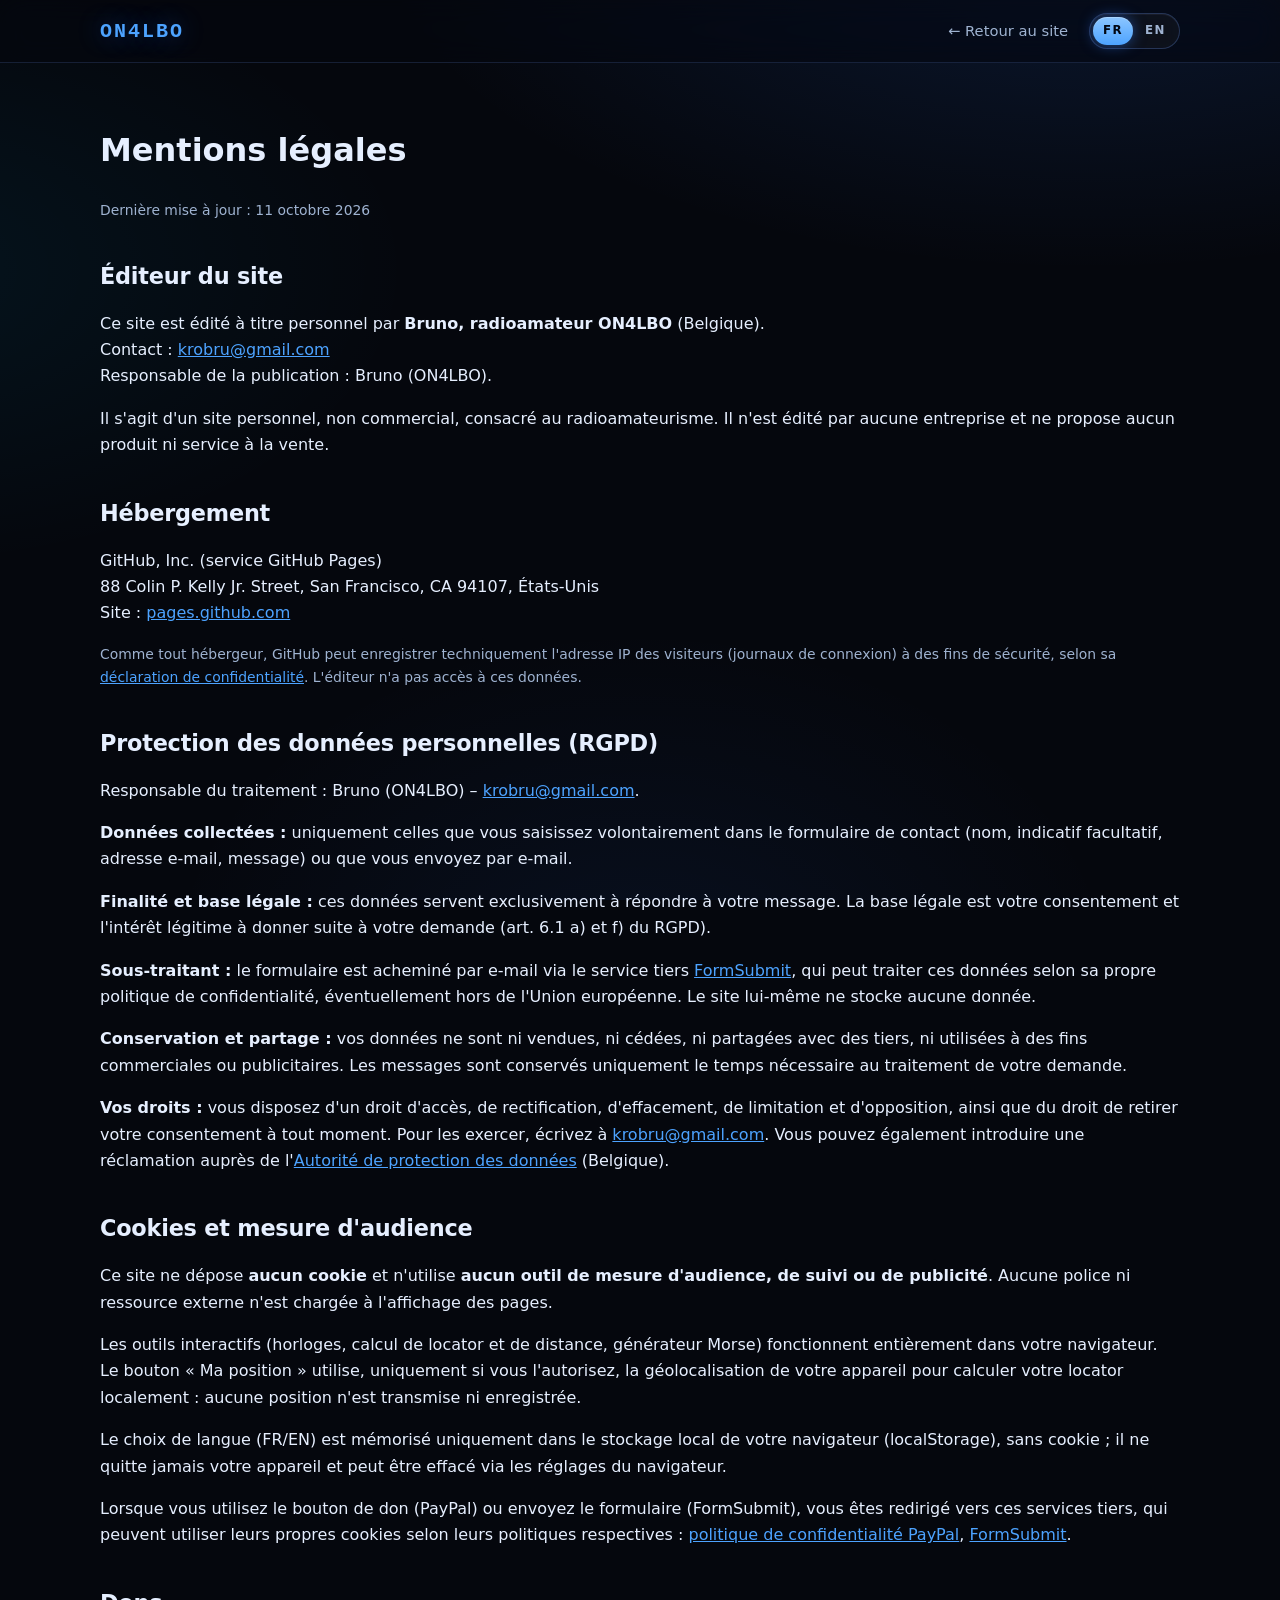
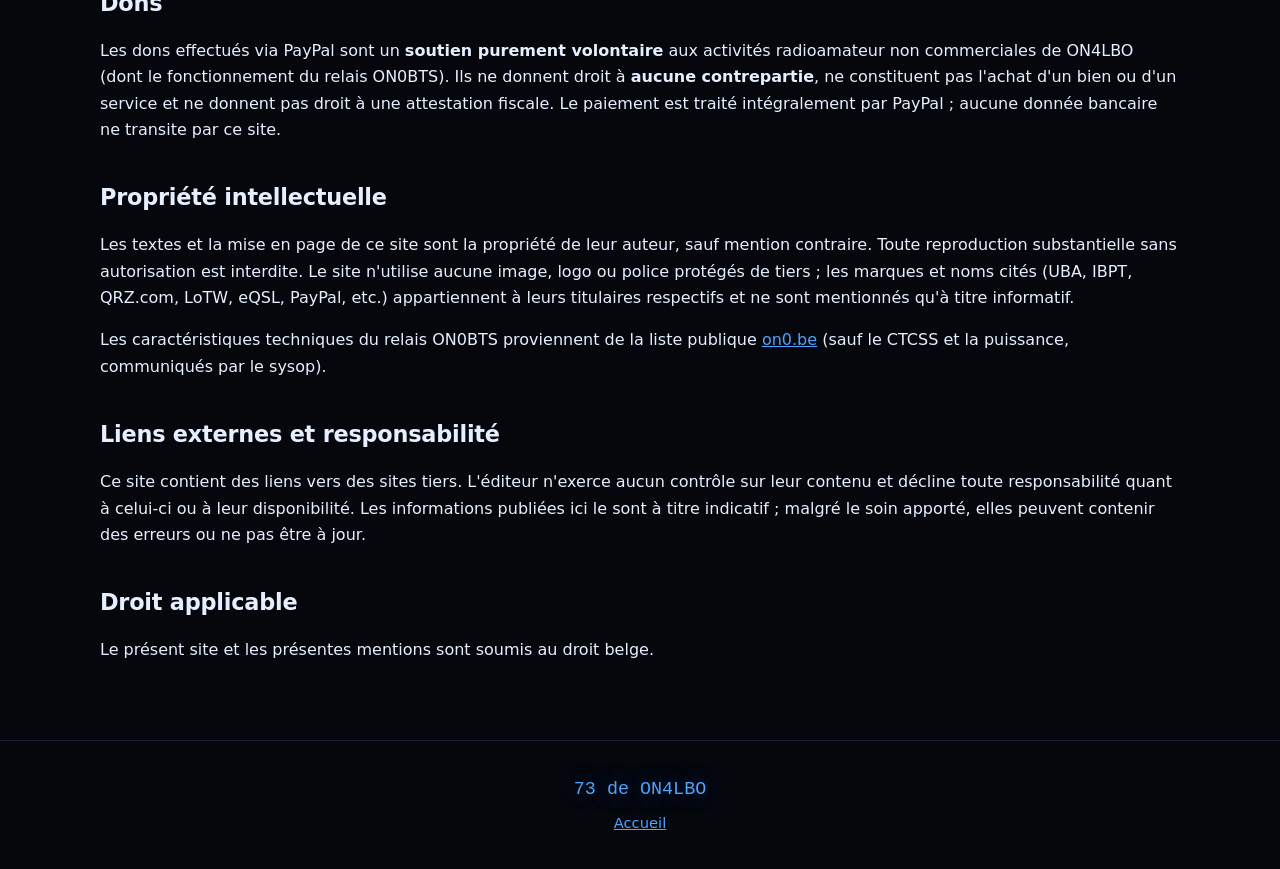
==== commit 3907a6d8: "ON0BTS : 18 W en sortie de cavités (info du sysop) + correctif traduction du tableau" ====
--- a/mentions-legales.html
+++ b/mentions-legales.html
@@ -42,7 +42,7 @@
 
 <h2>Propriété intellectuelle</h2>
 <p>Les textes et la mise en page de ce site sont la propriété de leur auteur, sauf mention contraire. Toute reproduction substantielle sans autorisation est interdite. Le site n'utilise aucune image, logo ou police protégés de tiers ; les marques et noms cités (UBA, IBPT, QRZ.com, LoTW, eQSL, PayPal, etc.) appartiennent à leurs titulaires respectifs et ne sont mentionnés qu'à titre informatif.</p>
-<p>Les caractéristiques techniques du relais ON0BTS proviennent de la liste publique <a href="https://on0.be/" target="_blank" rel="noopener">on0.be</a> (sauf le CTCSS, communiqué par le sysop).</p>
+<p>Les caractéristiques techniques du relais ON0BTS proviennent de la liste publique <a href="https://on0.be/" target="_blank" rel="noopener">on0.be</a> (sauf le CTCSS et la puissance, communiqués par le sysop).</p>
 
 <h2>Liens externes et responsabilité</h2>
 <p>Ce site contient des liens vers des sites tiers. L'éditeur n'exerce aucun contrôle sur leur contenu et décline toute responsabilité quant à celui-ci ou à leur disponibilité. Les informations publiées ici le sont à titre indicatif ; malgré le soin apporté, elles peuvent contenir des erreurs ou ne pas être à jour.</p>
@@ -85,7 +85,7 @@
 
 <h2>Intellectual property</h2>
 <p>The texts and layout of this website are the property of their author unless otherwise stated. Any substantial reproduction without permission is prohibited. The website uses no protected third-party images, logos or fonts; the trademarks and names mentioned (UBA, BIPT, QRZ.com, LoTW, eQSL, PayPal, etc.) belong to their respective owners and are mentioned for information only.</p>
-<p>The technical data of the ON0BTS repeater comes from the public list <a href="https://on0.be/" target="_blank" rel="noopener">on0.be</a> (except the CTCSS, provided by the sysop).</p>
+<p>The technical data of the ON0BTS repeater comes from the public list <a href="https://on0.be/" target="_blank" rel="noopener">on0.be</a> (except the CTCSS and power, provided by the sysop).</p>
 
 <h2>External links and liability</h2>
 <p>This website contains links to third-party websites. The publisher has no control over their content and accepts no liability for it or for their availability. The information published here is for guidance only; despite the care taken, it may contain errors or be out of date.</p>
--- a/style.css
+++ b/style.css
@@ -1,34 +1,34 @@
 /* ON4LBO — thème sombre glassmorphism, polices système uniquement */
 :root{
-  --bg:#070a10;--bg2:#0b111a;--glass:rgba(22,32,46,.55);--glass2:rgba(30,44,62,.6);
-  --line:rgba(140,180,220,.14);--txt:#e3ecf5;--mut:#9fb2c6;--acc:#ffb020;--acc2:#3ee6b0;--acc3:#5ab4ff;
-  --glow:0 0 24px rgba(255,176,32,.35);--r:18px;--mono:ui-monospace,SFMono-Regular,Menlo,Consolas,"Liberation Mono",monospace;
+  --bg:#05070d;--bg2:#080c16;--glass:rgba(16,26,48,.5);--glass2:rgba(22,36,66,.55);
+  --line:rgba(110,160,255,.16);--txt:#e6efff;--mut:#9fb3d1;--acc:#4da3ff;--acc2:#00c2ff;--acc3:#7fb8ff;--accs:#2f7bff;--ok:#2ee59d;--ink:#020814;
+  --glow:0 0 24px rgba(47,123,255,.45);--r:18px;--mono:ui-monospace,SFMono-Regular,Menlo,Consolas,"Liberation Mono",monospace;
 }
 *{box-sizing:border-box}
 html{scroll-behavior:smooth}
 @media (prefers-reduced-motion:reduce){html{scroll-behavior:auto}*,*::before,*::after{animation:none!important;transition:none!important}}
 body{margin:0;font-family:system-ui,-apple-system,"Segoe UI",Roboto,Ubuntu,"Helvetica Neue",Arial,sans-serif;color:var(--txt);line-height:1.65;
-  background:radial-gradient(1200px 600px at 85% -10%,rgba(90,180,255,.12),transparent 60%),radial-gradient(900px 500px at -10% 30%,rgba(255,176,32,.08),transparent 60%),radial-gradient(800px 600px at 50% 110%,rgba(62,230,176,.07),transparent 60%),var(--bg);background-attachment:fixed}
-a{color:var(--acc)}a:hover{color:#ffd27a}
+  background:radial-gradient(1200px 600px at 85% -10%,rgba(47,123,255,.16),transparent 60%),radial-gradient(900px 500px at -10% 30%,rgba(0,194,255,.07),transparent 60%),radial-gradient(800px 600px at 50% 110%,rgba(47,123,255,.08),transparent 60%),var(--bg);background-attachment:fixed}
+a{color:var(--acc)}a:hover{color:#a9d1ff}
 :focus-visible{outline:2px solid var(--acc2);outline-offset:3px;border-radius:6px}
-.skip{position:absolute;left:-9999px;top:8px;background:var(--acc);color:#111;padding:8px 14px;border-radius:8px;z-index:100}.skip:focus{left:8px}
+.skip{position:absolute;left:-9999px;top:8px;background:var(--acc);color:var(--ink);padding:8px 14px;border-radius:8px;z-index:100}.skip:focus{left:8px}
 .wrap{max-width:1120px;margin:0 auto;padding:0 20px}
 .mono{font-family:var(--mono)}.small{font-size:.87rem;color:var(--mut)}.todo{color:var(--acc);font-style:italic}
 
 /* header */
-header.nav{position:sticky;top:0;z-index:50;background:rgba(7,10,16,.6);backdrop-filter:blur(14px) saturate(140%);-webkit-backdrop-filter:blur(14px) saturate(140%);border-bottom:1px solid var(--line)}
+header.nav{position:sticky;top:0;z-index:50;background:rgba(5,7,13,.62);backdrop-filter:blur(14px) saturate(140%);-webkit-backdrop-filter:blur(14px) saturate(140%);border-bottom:1px solid var(--line)}
 header.nav .wrap{display:flex;align-items:center;justify-content:space-between;gap:12px;min-height:62px}
 .brand{font-family:var(--mono);font-weight:800;font-size:1.25rem;color:var(--acc);text-decoration:none;letter-spacing:.1em;text-shadow:var(--glow);display:flex;align-items:center;gap:10px}
-.brand .dot{width:9px;height:9px;border-radius:50%;background:var(--acc2);box-shadow:0 0 10px var(--acc2);animation:blink 2.4s infinite}
+.brand .dot{width:9px;height:9px;border-radius:50%;background:var(--ok);box-shadow:0 0 10px var(--ok);animation:blink 2.4s infinite}
 @keyframes blink{50%{opacity:.25}}
 nav ul{list-style:none;display:flex;gap:2px;margin:0;padding:0}
 nav a{display:block;color:var(--mut);text-decoration:none;font-size:.92rem;padding:8px 11px;border-radius:999px;transition:color .2s,background .2s}
 nav a:hover{color:var(--txt);background:rgba(255,255,255,.05)}
-nav a.active{color:#111;background:var(--acc);box-shadow:var(--glow)}
+nav a.active{color:var(--ink);background:var(--acc);box-shadow:var(--glow)}
 .burger{display:none;background:var(--glass);border:1px solid var(--line);color:var(--txt);border-radius:12px;width:44px;height:44px;cursor:pointer;font-size:1.3rem}
 @media(max-width:900px){
   .burger{display:block}
-  nav{position:fixed;inset:62px 0 auto 0;background:rgba(7,10,16,.96);backdrop-filter:blur(14px);border-bottom:1px solid var(--line);transform:translateY(-120%);transition:transform .3s;visibility:hidden}
+  nav{position:fixed;inset:62px 0 auto 0;background:rgba(5,7,13,.96);backdrop-filter:blur(14px);border-bottom:1px solid var(--line);transform:translateY(-120%);transition:transform .3s;visibility:hidden}
   nav.open{transform:none;visibility:visible}
   nav ul{flex-direction:column;padding:10px 16px 16px}
   nav a{padding:12px 14px;font-size:1rem}
@@ -38,22 +38,22 @@
 .hero{position:relative;min-height:88vh;display:flex;align-items:center;overflow:hidden;padding:60px 0}
 #scope{position:absolute;inset:0;width:100%;height:100%;pointer-events:none;z-index:0;opacity:.9}
 .hero .wrap{position:relative;z-index:1;text-align:center;width:100%}
-.kicker{display:inline-flex;gap:8px;align-items:center;font-family:var(--mono);font-size:.82rem;letter-spacing:.18em;color:var(--acc2);background:rgba(62,230,176,.08);border:1px solid rgba(62,230,176,.25);padding:6px 14px;border-radius:999px}
+.kicker{display:inline-flex;gap:8px;align-items:center;font-family:var(--mono);font-size:.82rem;letter-spacing:.18em;color:var(--acc2);background:rgba(0,194,255,.07);border:1px solid rgba(0,194,255,.28);padding:6px 14px;border-radius:999px}
 .call{font-family:var(--mono);font-size:clamp(3.2rem,13vw,7.5rem);font-weight:800;letter-spacing:.12em;margin:18px 0 6px;
-  background:linear-gradient(180deg,#ffe2a3,var(--acc) 55%,#c97a00);-webkit-background-clip:text;background-clip:text;color:transparent;filter:drop-shadow(0 0 28px rgba(255,176,32,.35))}
+  background:linear-gradient(180deg,#e2f0ff,var(--acc) 50%,var(--accs));-webkit-background-clip:text;background-clip:text;color:transparent;filter:drop-shadow(0 0 28px rgba(47,123,255,.5))}
 .sub{color:var(--mut);font-size:1.15rem;margin:0 0 28px}
 .widgets{display:flex;justify-content:center;gap:14px;flex-wrap:wrap;margin-bottom:30px}
 .glass{background:var(--glass);border:1px solid var(--line);border-radius:var(--r);backdrop-filter:blur(12px);-webkit-backdrop-filter:blur(12px);box-shadow:0 10px 40px rgba(0,0,0,.35),inset 0 1px 0 rgba(255,255,255,.05)}
 .clock{padding:12px 20px;min-width:150px;font-family:var(--mono);text-align:center}
 .clock small{display:block;color:var(--mut);font-size:.7rem;letter-spacing:.14em}
-.clock span{font-size:1.5rem;color:var(--acc2);text-shadow:0 0 12px rgba(62,230,176,.4)}
-.daynight .val{font-size:1.05rem}.daynight .bar{height:6px;border-radius:6px;margin-top:8px;background:linear-gradient(90deg,#1b2a4a,#ff9a3c 22%,#ffd36b 50%,#ff9a3c 78%,#1b2a4a);position:relative}
+.clock span{font-size:1.5rem;color:var(--acc2);text-shadow:0 0 12px rgba(0,194,255,.45)}
+.daynight .val{font-size:1.05rem}.daynight .bar{height:6px;border-radius:6px;margin-top:8px;background:linear-gradient(90deg,#0a1630,#2f7bff 22%,#9fd8ff 50%,#2f7bff 78%,#0a1630);position:relative}
 .daynight .bar i{position:absolute;top:-4px;width:3px;height:14px;background:#fff;border-radius:2px;box-shadow:0 0 8px #fff}
 .btns{display:flex;gap:12px;justify-content:center;flex-wrap:wrap}
-.btn{display:inline-flex;align-items:center;gap:8px;padding:12px 22px;border-radius:999px;background:var(--acc);color:#111;font-weight:700;text-decoration:none;border:0;cursor:pointer;font-size:1rem;font-family:inherit;transition:transform .15s,box-shadow .2s,background .2s}
-.btn:hover{background:#ffc552;color:#111;box-shadow:var(--glow);transform:translateY(-2px)}
-.btn.ghost{background:rgba(255,176,32,.06);color:var(--acc);border:1px solid rgba(255,176,32,.5)}
-.btn.ghost:hover{background:rgba(255,176,32,.14)}
+.btn{display:inline-flex;align-items:center;gap:8px;padding:12px 22px;border-radius:999px;background:var(--acc);color:var(--ink);font-weight:700;text-decoration:none;border:0;cursor:pointer;font-size:1rem;font-family:inherit;transition:transform .15s,box-shadow .2s,background .2s}
+.btn:hover{background:#7dbbff;color:var(--ink);box-shadow:var(--glow);transform:translateY(-2px)}
+.btn.ghost{background:rgba(77,163,255,.07);color:var(--acc);border:1px solid rgba(77,163,255,.55)}
+.btn.ghost:hover{background:rgba(77,163,255,.16);color:#cfe6ff}
 .btn.sm{padding:7px 14px;font-size:.88rem}
 .scrollhint{position:absolute;left:50%;bottom:22px;transform:translateX(-50%);z-index:1;color:var(--mut);font-size:.8rem;font-family:var(--mono);letter-spacing:.2em}
 
@@ -65,7 +65,7 @@
 h3{margin:0 0 8px;font-size:1.1rem}
 .grid{display:grid;grid-template-columns:repeat(auto-fit,minmax(250px,1fr));gap:18px}
 .card{padding:22px;transition:transform .25s,border-color .25s,box-shadow .25s}
-.card:hover{transform:translateY(-4px);border-color:rgba(255,176,32,.35);box-shadow:0 14px 44px rgba(0,0,0,.45),0 0 0 1px rgba(255,176,32,.15)}
+.card:hover{transform:translateY(-4px);border-color:rgba(77,163,255,.45);box-shadow:0 14px 44px rgba(0,0,0,.5),0 0 30px rgba(47,123,255,.18)}
 .reveal{opacity:0;transform:translateY(26px);transition:opacity .7s ease,transform .7s ease}
 .reveal.in{opacity:1;transform:none}
 @media (prefers-reduced-motion:reduce){.reveal{opacity:1;transform:none}}
@@ -73,16 +73,16 @@
 /* equipment */
 .filters{display:flex;flex-wrap:wrap;gap:8px;margin-bottom:22px}
 .chip{background:var(--glass);border:1px solid var(--line);color:var(--mut);padding:8px 16px;border-radius:999px;cursor:pointer;font:inherit;font-size:.9rem;transition:all .2s}
-.chip:hover{color:var(--txt);border-color:rgba(255,176,32,.4)}
-.chip[aria-pressed="true"]{background:var(--acc);color:#111;border-color:var(--acc);box-shadow:var(--glow)}
+.chip:hover{color:var(--txt);border-color:rgba(77,163,255,.5)}
+.chip[aria-pressed="true"]{background:var(--acc);color:var(--ink);border-color:var(--acc);box-shadow:var(--glow)}
 .gear{display:grid;grid-template-columns:repeat(auto-fill,minmax(230px,1fr));gap:16px}
 .gear .card{display:flex;flex-direction:column;gap:6px}
 .gear .card.hide{display:none}
-.gear .ico{font-size:1.5rem;width:44px;height:44px;display:grid;place-items:center;border-radius:12px;background:rgba(255,176,32,.1);border:1px solid rgba(255,176,32,.25)}
+.gear .ico{font-size:1.5rem;width:44px;height:44px;display:grid;place-items:center;border-radius:12px;background:rgba(47,123,255,.12);border:1px solid rgba(77,163,255,.3)}
 .gear .role{font-size:.78rem;letter-spacing:.12em;text-transform:uppercase;color:var(--acc2);font-family:var(--mono)}
 .gear .name{font-weight:700;font-size:1.05rem}
 .tags{display:flex;flex-wrap:wrap;gap:6px;margin-top:auto;padding-top:8px}
-.tag{font-size:.72rem;font-family:var(--mono);padding:3px 8px;border-radius:6px;background:rgba(90,180,255,.1);color:var(--acc3);border:1px solid rgba(90,180,255,.2)}
+.tag{font-size:.72rem;font-family:var(--mono);padding:3px 8px;border-radius:6px;background:rgba(0,194,255,.08);color:var(--acc3);border:1px solid rgba(0,194,255,.22)}
 .facts{display:flex;flex-wrap:wrap;gap:12px;margin-top:22px}
 .fact{padding:12px 18px}.fact b{display:block;font-size:.72rem;letter-spacing:.14em;color:var(--mut);font-weight:500;text-transform:uppercase}
 
@@ -119,7 +119,7 @@
 .tools{display:grid;grid-template-columns:1fr 1fr;gap:18px}
 @media(max-width:860px){.tools{grid-template-columns:1fr}}
 .morse{font-family:var(--mono);color:var(--acc);word-break:break-word;min-height:1.6em;letter-spacing:.12em}
-.led{display:inline-block;width:14px;height:14px;border-radius:50%;background:#3a2a0a;vertical-align:middle;margin-left:8px;transition:background .05s,box-shadow .05s}
+.led{display:inline-block;width:14px;height:14px;border-radius:50%;background:#0c1a33;vertical-align:middle;margin-left:8px;transition:background .05s,box-shadow .05s}
 .led.on{background:var(--acc);box-shadow:0 0 14px var(--acc)}
 .big{font-family:var(--mono);font-size:2rem;color:var(--acc);text-shadow:var(--glow);letter-spacing:.1em}
 
@@ -128,18 +128,26 @@
 footer{border-top:1px solid var(--line);padding:34px 0;text-align:center;color:var(--mut);font-size:.92rem}
 footer .seventy{font-family:var(--mono);color:var(--acc);font-size:1.15rem;margin-bottom:6px;text-shadow:var(--glow)}
 .legal{padding:40px 0 60px}.legal h2{margin-top:36px;font-size:1.4rem}
-.toast{position:fixed;left:50%;bottom:24px;transform:translateX(-50%) translateY(40px);opacity:0;background:var(--acc2);color:#04130d;padding:10px 18px;border-radius:999px;font-weight:700;transition:all .3s;z-index:90;pointer-events:none}
+.toast{position:fixed;left:50%;bottom:24px;transform:translateX(-50%) translateY(40px);opacity:0;background:var(--acc2);color:var(--ink);padding:10px 18px;border-radius:999px;font-weight:700;transition:all .3s;z-index:90;pointer-events:none}
 .toast.show{opacity:1;transform:translateX(-50%)}
 section,[id]{scroll-margin-top:76px}
-/* sélecteur de langue FR/EN */
-.langbtn{display:inline-flex;align-items:center;gap:4px;background:var(--glass);border:1px solid var(--line);color:var(--mut);border-radius:999px;padding:7px 12px;cursor:pointer;font-family:var(--mono);font-size:.85rem;font-weight:700;letter-spacing:.06em;min-height:40px}
-.langbtn:hover{border-color:var(--acc);color:var(--txt)}
-.langbtn .sep{opacity:.4}
-.langbtn .lf,html.lang-en .langbtn .le{color:var(--acc)}
-html.lang-en .langbtn .lf{color:var(--mut)}
-.langtop{margin-left:auto;margin-right:10px}
+/* sélecteur de langue FR/EN — contrôle segmenté */
+.langbtn{-webkit-appearance:none;appearance:none;margin:0;font:inherit;color:inherit;background:rgba(255,255,255,.04);border:1px solid rgba(110,160,255,.25);border-radius:999px;padding:3px;display:inline-flex;align-items:center;gap:2px;height:36px;flex:0 0 auto;white-space:nowrap;cursor:pointer;position:relative;
+  -webkit-backdrop-filter:blur(10px);backdrop-filter:blur(10px);box-shadow:inset 0 1px 0 rgba(255,255,255,.05);-webkit-tap-highlight-color:transparent;transition:border-color .2s,box-shadow .2s}
+.langbtn::-moz-focus-inner{border:0;padding:0}
+.langbtn .sep{display:none}
+.langbtn .lf,.langbtn .le{display:inline-flex;align-items:center;justify-content:center;min-width:36px;height:28px;padding:0 10px;border-radius:999px;font-family:system-ui,-apple-system,"Segoe UI",Roboto,sans-serif;font-size:.74rem;font-weight:700;letter-spacing:.12em;line-height:1;color:var(--mut);}
+html.i18n-ready .langbtn .lf,html.i18n-ready .langbtn .le{transition:background .25s,color .25s,box-shadow .25s}
+.langbtn .lf,html.lang-en .langbtn .le{background:linear-gradient(180deg,#8cc6ff,var(--acc));color:var(--ink);box-shadow:0 0 14px rgba(47,123,255,.5),inset 0 1px 0 rgba(255,255,255,.25)}
+html.lang-en .langbtn .lf{background:transparent;color:var(--mut);box-shadow:none;text-shadow:none}
+.langbtn:hover{border-color:rgba(77,163,255,.6)}
+.langbtn:hover .lf:not(:only-child),.langbtn:hover .le{color:var(--txt)}
+html:not(.lang-en) .langbtn:hover .lf,html.lang-en .langbtn:hover .le{color:var(--ink)}
+.langbtn:focus{outline:none}
+.langbtn:focus-visible{outline:none;box-shadow:0 0 0 2px var(--bg),0 0 0 4px var(--acc2)}
+.langtop{margin:0 10px 0 auto}
 li.langli{display:none}
 header.nav .wrap{flex-wrap:nowrap}
-@media(min-width:901px){.langtop{order:3;margin:0 0 0 8px}nav{order:2;margin-left:auto}}
-@media(max-width:900px){li.langli{display:block;padding:8px 14px}}
+@media(min-width:901px){nav{order:2;margin-left:auto}.langtop{order:3;margin:0 0 0 18px;padding-left:3px}header.nav .wrap>.langtop::before{content:"";position:absolute;left:-11px;top:8px;bottom:8px;width:1px;background:var(--line)}}
+@media(max-width:900px){li.langli{display:block;padding:10px 14px}}
 [hidden]{display:none!important}
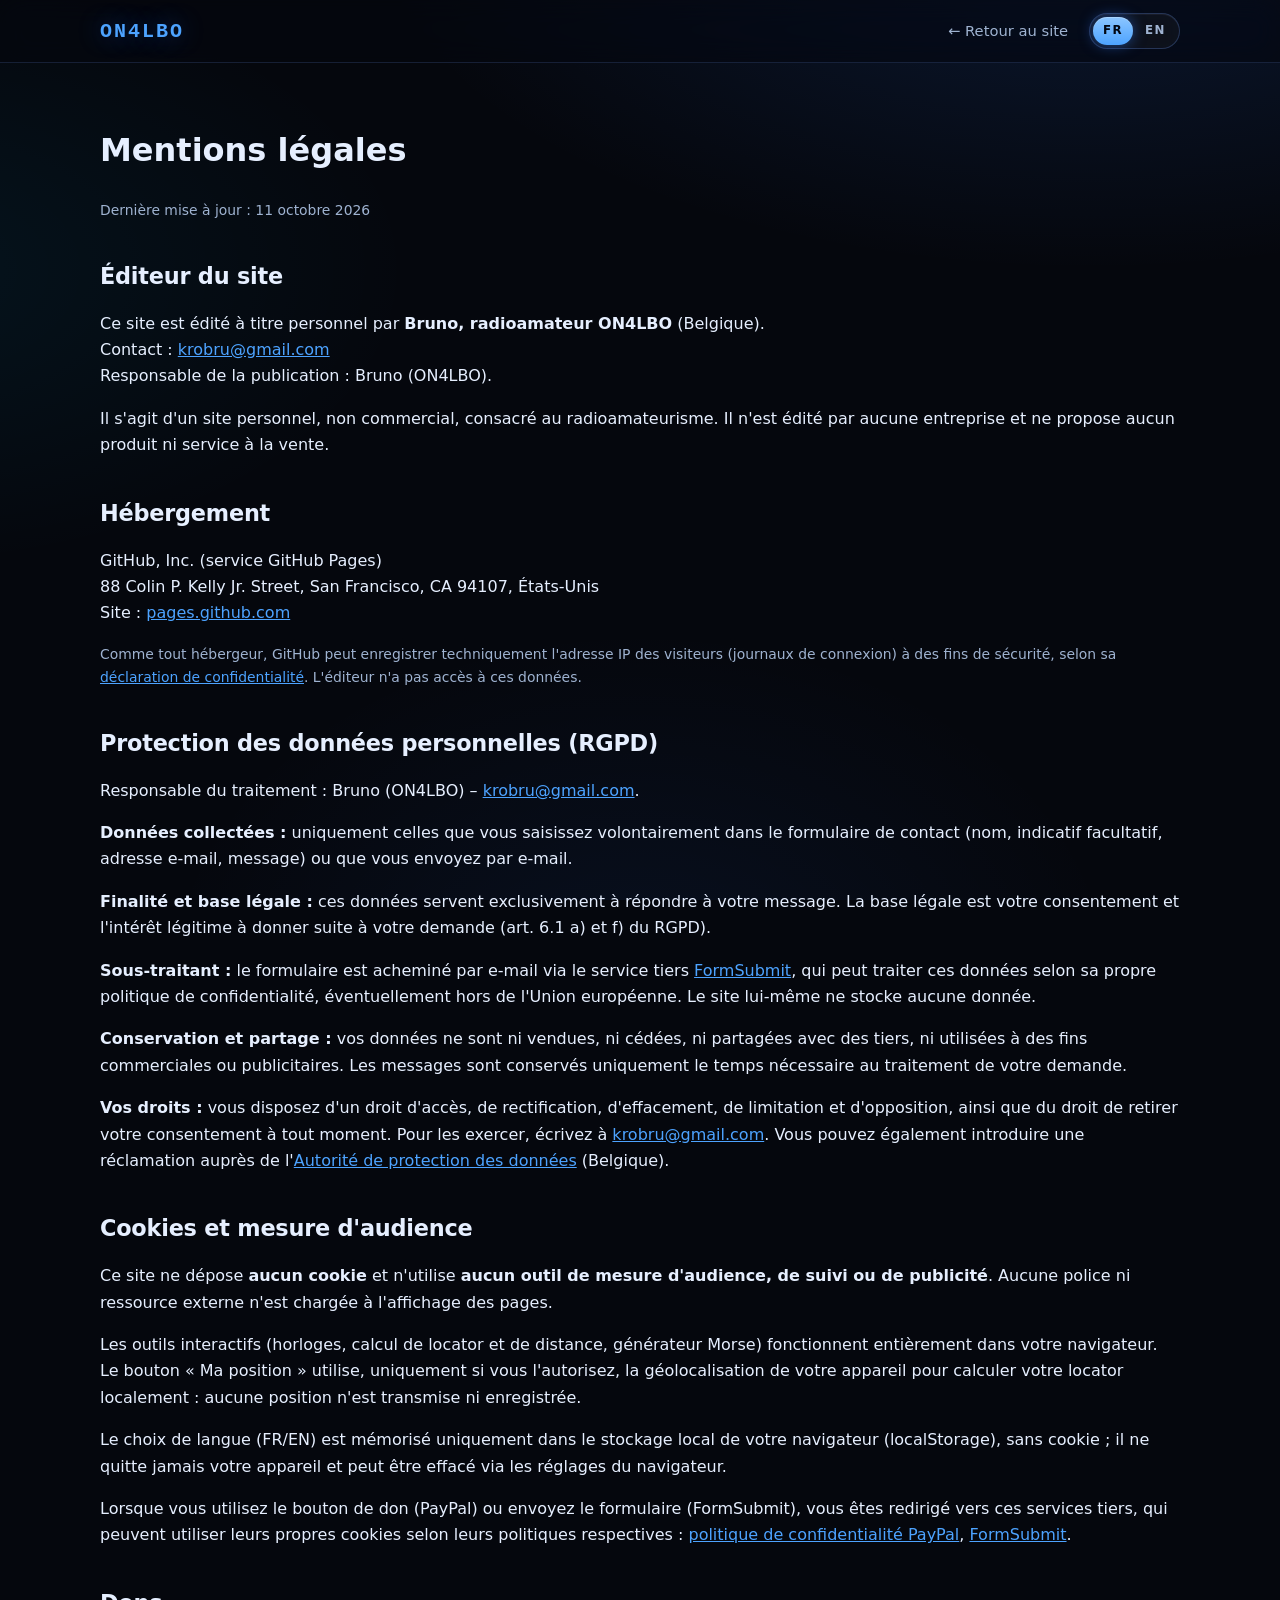
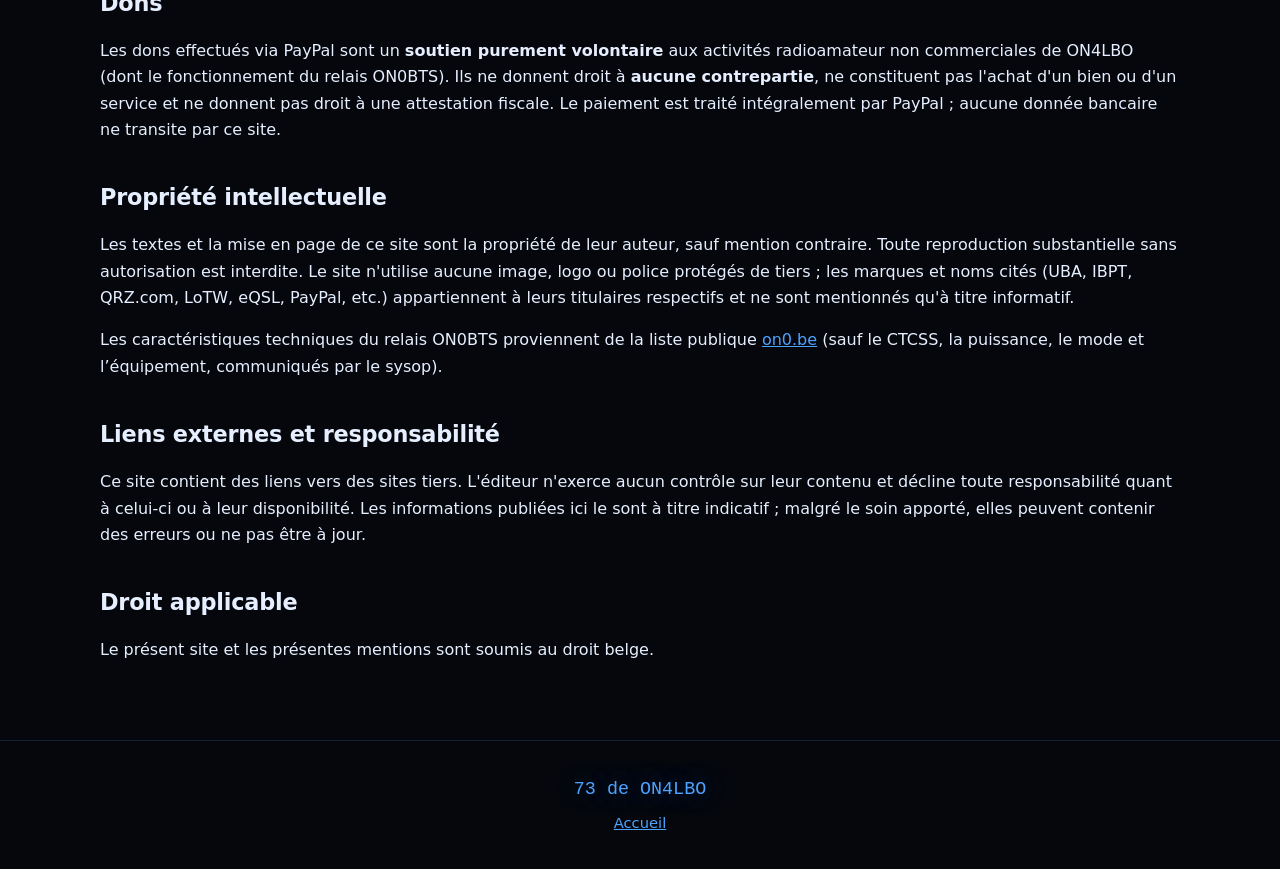
==== commit 51bcd65f: "ON0BTS : bi-mode FM + C4FM, équipement Yaesu DR-1X (info du sysop)" ====
--- a/mentions-legales.html
+++ b/mentions-legales.html
@@ -42,7 +42,7 @@
 
 <h2>Propriété intellectuelle</h2>
 <p>Les textes et la mise en page de ce site sont la propriété de leur auteur, sauf mention contraire. Toute reproduction substantielle sans autorisation est interdite. Le site n'utilise aucune image, logo ou police protégés de tiers ; les marques et noms cités (UBA, IBPT, QRZ.com, LoTW, eQSL, PayPal, etc.) appartiennent à leurs titulaires respectifs et ne sont mentionnés qu'à titre informatif.</p>
-<p>Les caractéristiques techniques du relais ON0BTS proviennent de la liste publique <a href="https://on0.be/" target="_blank" rel="noopener">on0.be</a> (sauf le CTCSS et la puissance, communiqués par le sysop).</p>
+<p>Les caractéristiques techniques du relais ON0BTS proviennent de la liste publique <a href="https://on0.be/" target="_blank" rel="noopener">on0.be</a> (sauf le CTCSS, la puissance, le mode et l’équipement, communiqués par le sysop).</p>
 
 <h2>Liens externes et responsabilité</h2>
 <p>Ce site contient des liens vers des sites tiers. L'éditeur n'exerce aucun contrôle sur leur contenu et décline toute responsabilité quant à celui-ci ou à leur disponibilité. Les informations publiées ici le sont à titre indicatif ; malgré le soin apporté, elles peuvent contenir des erreurs ou ne pas être à jour.</p>
@@ -85,7 +85,7 @@
 
 <h2>Intellectual property</h2>
 <p>The texts and layout of this website are the property of their author unless otherwise stated. Any substantial reproduction without permission is prohibited. The website uses no protected third-party images, logos or fonts; the trademarks and names mentioned (UBA, BIPT, QRZ.com, LoTW, eQSL, PayPal, etc.) belong to their respective owners and are mentioned for information only.</p>
-<p>The technical data of the ON0BTS repeater comes from the public list <a href="https://on0.be/" target="_blank" rel="noopener">on0.be</a> (except the CTCSS and power, provided by the sysop).</p>
+<p>The technical data of the ON0BTS repeater comes from the public list <a href="https://on0.be/" target="_blank" rel="noopener">on0.be</a> (except the CTCSS, power, mode and equipment, provided by the sysop).</p>
 
 <h2>External links and liability</h2>
 <p>This website contains links to third-party websites. The publisher has no control over their content and accepts no liability for it or for their availability. The information published here is for guidance only; despite the care taken, it may contain errors or be out of date.</p>
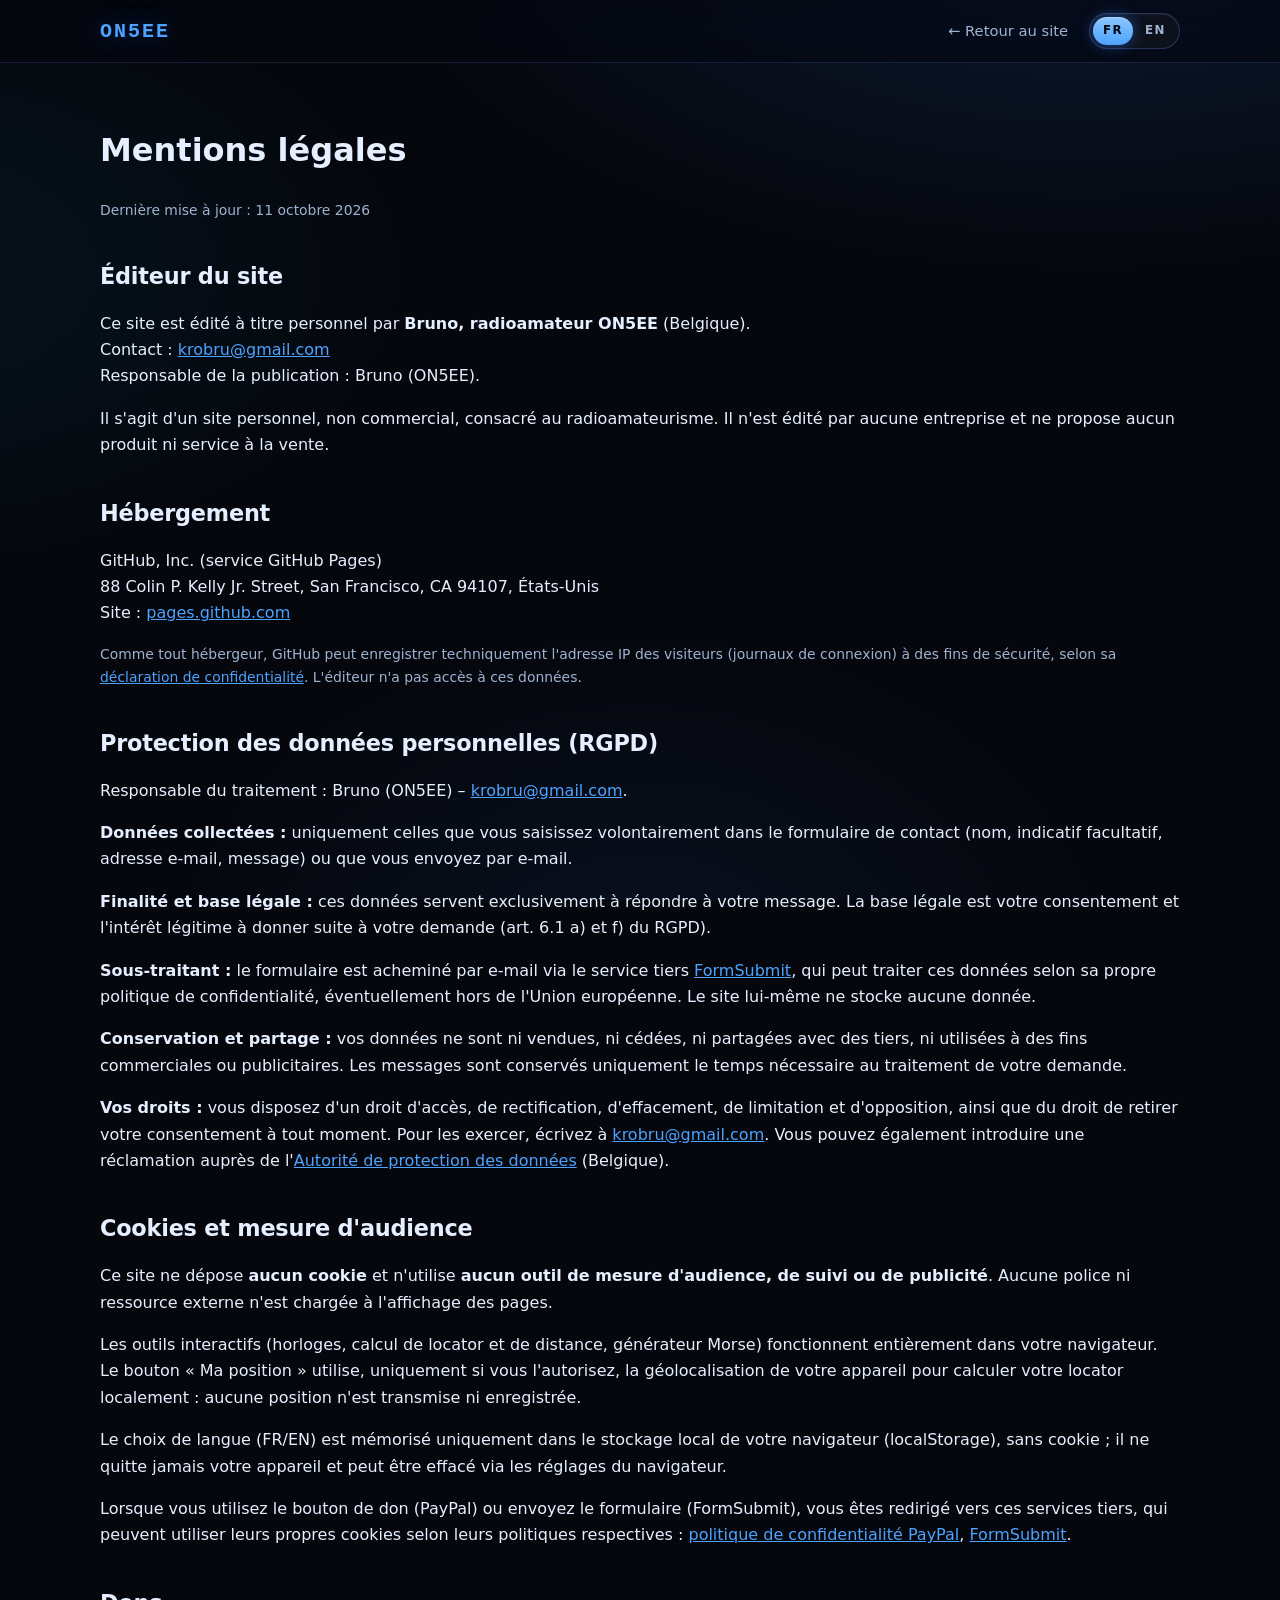
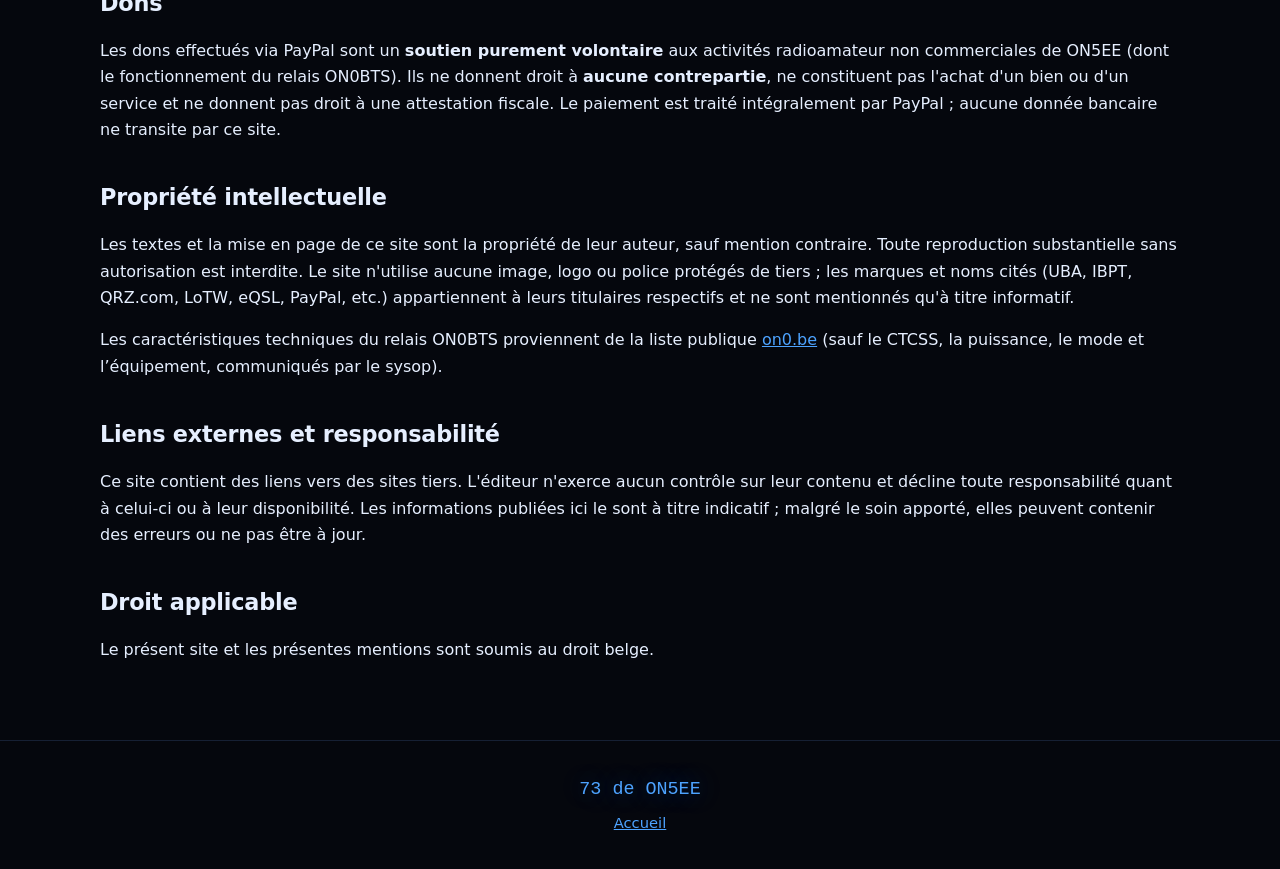
==== commit 6fc9a927: "Nouvel indicatif ON5EE (ex-ON4LBO)" ====
--- a/mentions-legales.html
+++ b/mentions-legales.html
@@ -2,20 +2,20 @@
 <html lang="fr-BE">
 <head>
 <meta charset="utf-8"><meta name="viewport" content="width=device-width,initial-scale=1">
-<title data-en="Legal notice – ON4LBO">Mentions légales – ON4LBO</title>
+<title data-en="Legal notice – ON5EE">Mentions légales – ON5EE</title>
 <link rel="stylesheet" href="style.css">
 </head>
 <body>
-<header class="nav"><div class="wrap"><a class="brand" href="index.html">ON4LBO</a><nav style="display:flex;align-items:center;gap:10px;position:static;transform:none;visibility:visible;background:none;border:0"><a href="index.html" data-en="← Back to the website">← Retour au site</a><button class="langbtn" type="button" data-setlang aria-label="English version" data-en-aria-label="Version française"><span class="lf">FR</span><span class="sep">/</span><span class="le">EN</span></button></nav></div></header>
+<header class="nav"><div class="wrap"><a class="brand" href="index.html">ON5EE</a><nav style="display:flex;align-items:center;gap:10px;position:static;transform:none;visibility:visible;background:none;border:0"><a href="index.html" data-en="← Back to the website">← Retour au site</a><button class="langbtn" type="button" data-setlang aria-label="English version" data-en-aria-label="Version française"><span class="lf">FR</span><span class="sep">/</span><span class="le">EN</span></button></nav></div></header>
 <main class="legal"><div class="wrap">
 <div data-lang="fr" lang="fr-BE">
 <h1>Mentions légales</h1>
 <p class="small">Dernière mise à jour : 11 octobre 2026</p>
 
 <h2>Éditeur du site</h2>
-<p>Ce site est édité à titre personnel par <strong>Bruno, radioamateur ON4LBO</strong> (Belgique).<br>
+<p>Ce site est édité à titre personnel par <strong>Bruno, radioamateur ON5EE</strong> (Belgique).<br>
 Contact : <a href="mailto:krobru@gmail.com">krobru@gmail.com</a><br>
-Responsable de la publication : Bruno (ON4LBO).</p>
+Responsable de la publication : Bruno (ON5EE).</p>
 <p>Il s'agit d'un site personnel, non commercial, consacré au radioamateurisme. Il n'est édité par aucune entreprise et ne propose aucun produit ni service à la vente.</p>
 
 <h2>Hébergement</h2>
@@ -24,7 +24,7 @@
 <p class="small">Comme tout hébergeur, GitHub peut enregistrer techniquement l'adresse IP des visiteurs (journaux de connexion) à des fins de sécurité, selon sa <a href="https://docs.github.com/fr/site-policy/privacy-policies/github-general-privacy-statement" target="_blank" rel="noopener">déclaration de confidentialité</a>. L'éditeur n'a pas accès à ces données.</p>
 
 <h2 id="rgpd">Protection des données personnelles (RGPD)</h2>
-<p>Responsable du traitement : Bruno (ON4LBO) – <a href="mailto:krobru@gmail.com">krobru@gmail.com</a>.</p>
+<p>Responsable du traitement : Bruno (ON5EE) – <a href="mailto:krobru@gmail.com">krobru@gmail.com</a>.</p>
 <p><strong>Données collectées :</strong> uniquement celles que vous saisissez volontairement dans le formulaire de contact (nom, indicatif facultatif, adresse e-mail, message) ou que vous envoyez par e-mail.</p>
 <p><strong>Finalité et base légale :</strong> ces données servent exclusivement à répondre à votre message. La base légale est votre consentement et l'intérêt légitime à donner suite à votre demande (art. 6.1 a) et f) du RGPD).</p>
 <p><strong>Sous-traitant :</strong> le formulaire est acheminé par e-mail via le service tiers <a href="https://formsubmit.co" target="_blank" rel="noopener">FormSubmit</a>, qui peut traiter ces données selon sa propre politique de confidentialité, éventuellement hors de l'Union européenne. Le site lui-même ne stocke aucune donnée.</p>
@@ -38,7 +38,7 @@
 <p>Lorsque vous utilisez le bouton de don (PayPal) ou envoyez le formulaire (FormSubmit), vous êtes redirigé vers ces services tiers, qui peuvent utiliser leurs propres cookies selon leurs politiques respectives : <a href="https://www.paypal.com/be/legalhub/privacy-full" target="_blank" rel="noopener">politique de confidentialité PayPal</a>, <a href="https://formsubmit.co" target="_blank" rel="noopener">FormSubmit</a>.</p>
 
 <h2>Dons</h2>
-<p>Les dons effectués via PayPal sont un <strong>soutien purement volontaire</strong> aux activités radioamateur non commerciales de ON4LBO (dont le fonctionnement du relais ON0BTS). Ils ne donnent droit à <strong>aucune contrepartie</strong>, ne constituent pas l'achat d'un bien ou d'un service et ne donnent pas droit à une attestation fiscale. Le paiement est traité intégralement par PayPal ; aucune donnée bancaire ne transite par ce site.</p>
+<p>Les dons effectués via PayPal sont un <strong>soutien purement volontaire</strong> aux activités radioamateur non commerciales de ON5EE (dont le fonctionnement du relais ON0BTS). Ils ne donnent droit à <strong>aucune contrepartie</strong>, ne constituent pas l'achat d'un bien ou d'un service et ne donnent pas droit à une attestation fiscale. Le paiement est traité intégralement par PayPal ; aucune donnée bancaire ne transite par ce site.</p>
 
 <h2>Propriété intellectuelle</h2>
 <p>Les textes et la mise en page de ce site sont la propriété de leur auteur, sauf mention contraire. Toute reproduction substantielle sans autorisation est interdite. Le site n'utilise aucune image, logo ou police protégés de tiers ; les marques et noms cités (UBA, IBPT, QRZ.com, LoTW, eQSL, PayPal, etc.) appartiennent à leurs titulaires respectifs et ne sont mentionnés qu'à titre informatif.</p>
@@ -56,9 +56,9 @@
 <p class="glass card" style="padding:14px 18px"><strong>Note:</strong> this English translation is provided for convenience only. In case of discrepancy, the <a href="?lang=fr">French version</a> prevails.</p>
 
 <h2>Website publisher</h2>
-<p>This website is published in a personal capacity by <strong>Bruno, radio amateur ON4LBO</strong> (Belgium).<br>
+<p>This website is published in a personal capacity by <strong>Bruno, radio amateur ON5EE</strong> (Belgium).<br>
 Contact: <a href="mailto:krobru@gmail.com">krobru@gmail.com</a><br>
-Publication manager: Bruno (ON4LBO).</p>
+Publication manager: Bruno (ON5EE).</p>
 <p>This is a personal, non-commercial website dedicated to amateur radio. It is not published by any company and offers no product or service for sale.</p>
 
 <h2>Hosting</h2>
@@ -67,7 +67,7 @@
 <p class="small">Like any host, GitHub may technically log visitors' IP addresses (connection logs) for security purposes, according to its <a href="https://docs.github.com/en/site-policy/privacy-policies/github-general-privacy-statement" target="_blank" rel="noopener">privacy statement</a>. The publisher has no access to this data.</p>
 
 <h2 id="gdpr">Personal data protection (GDPR)</h2>
-<p>Data controller: Bruno (ON4LBO) – <a href="mailto:krobru@gmail.com">krobru@gmail.com</a>.</p>
+<p>Data controller: Bruno (ON5EE) – <a href="mailto:krobru@gmail.com">krobru@gmail.com</a>.</p>
 <p><strong>Data collected:</strong> only the data you voluntarily enter in the contact form (name, optional callsign, e-mail address, message) or send by e-mail.</p>
 <p><strong>Purpose and legal basis:</strong> this data is used solely to reply to your message. The legal basis is your consent and the legitimate interest in following up on your request (Art. 6(1)(a) and (f) GDPR).</p>
 <p><strong>Processor:</strong> the form is delivered by e-mail through the third-party service <a href="https://formsubmit.co" target="_blank" rel="noopener">FormSubmit</a>, which may process this data under its own privacy policy, possibly outside the European Union. The website itself stores no data.</p>
@@ -81,7 +81,7 @@
 <p>When you use the donation button (PayPal) or submit the form (FormSubmit), you are redirected to these third-party services, which may use their own cookies under their respective policies: <a href="https://www.paypal.com/be/legalhub/privacy-full" target="_blank" rel="noopener">PayPal privacy policy</a>, <a href="https://formsubmit.co" target="_blank" rel="noopener">FormSubmit</a>.</p>
 
 <h2>Donations</h2>
-<p>Donations made via PayPal are <strong>purely voluntary support</strong> for the non-commercial amateur radio activities of ON4LBO (including the operation of the ON0BTS repeater). They entitle you to <strong>nothing in return</strong>, do not constitute the purchase of goods or services, and do not entitle you to a tax certificate. Payment is processed entirely by PayPal; no banking data passes through this website.</p>
+<p>Donations made via PayPal are <strong>purely voluntary support</strong> for the non-commercial amateur radio activities of ON5EE (including the operation of the ON0BTS repeater). They entitle you to <strong>nothing in return</strong>, do not constitute the purchase of goods or services, and do not entitle you to a tax certificate. Payment is processed entirely by PayPal; no banking data passes through this website.</p>
 
 <h2>Intellectual property</h2>
 <p>The texts and layout of this website are the property of their author unless otherwise stated. Any substantial reproduction without permission is prohibited. The website uses no protected third-party images, logos or fonts; the trademarks and names mentioned (UBA, BIPT, QRZ.com, LoTW, eQSL, PayPal, etc.) belong to their respective owners and are mentioned for information only.</p>
@@ -94,6 +94,6 @@
 <p>This website and this notice are governed by Belgian law.</p>
 </div>
 </div></main>
-<footer><div class="wrap"><div class="seventy">73 de ON4LBO</div><div><a href="index.html" data-en="Home">Accueil</a></div></div></footer>
+<footer><div class="wrap"><div class="seventy">73 de ON5EE</div><div><a href="index.html" data-en="Home">Accueil</a></div></div></footer>
 <script src="i18n.js"></script>
 </body></html>
--- a/style.css
+++ b/style.css
@@ -151,3 +151,6 @@
 @media(min-width:901px){nav{order:2;margin-left:auto}.langtop{order:3;margin:0 0 0 18px;padding-left:3px}header.nav .wrap>.langtop::before{content:"";position:absolute;left:-11px;top:8px;bottom:8px;width:1px;background:var(--line)}}
 @media(max-width:900px){li.langli{display:block;padding:10px 14px}}
 [hidden]{display:none!important}
+
+.notice{margin:0 0 1.4rem;padding:.9rem 1.1rem;border-radius:14px;border:1px solid rgba(255,191,71,.45);border-left:4px solid #ffbf47;background:linear-gradient(90deg,rgba(255,191,71,.12),rgba(47,123,255,.12));color:#f2f5fb;line-height:1.5;box-shadow:0 0 24px rgba(47,123,255,.12)}
+.notice strong{color:#ffd27a}
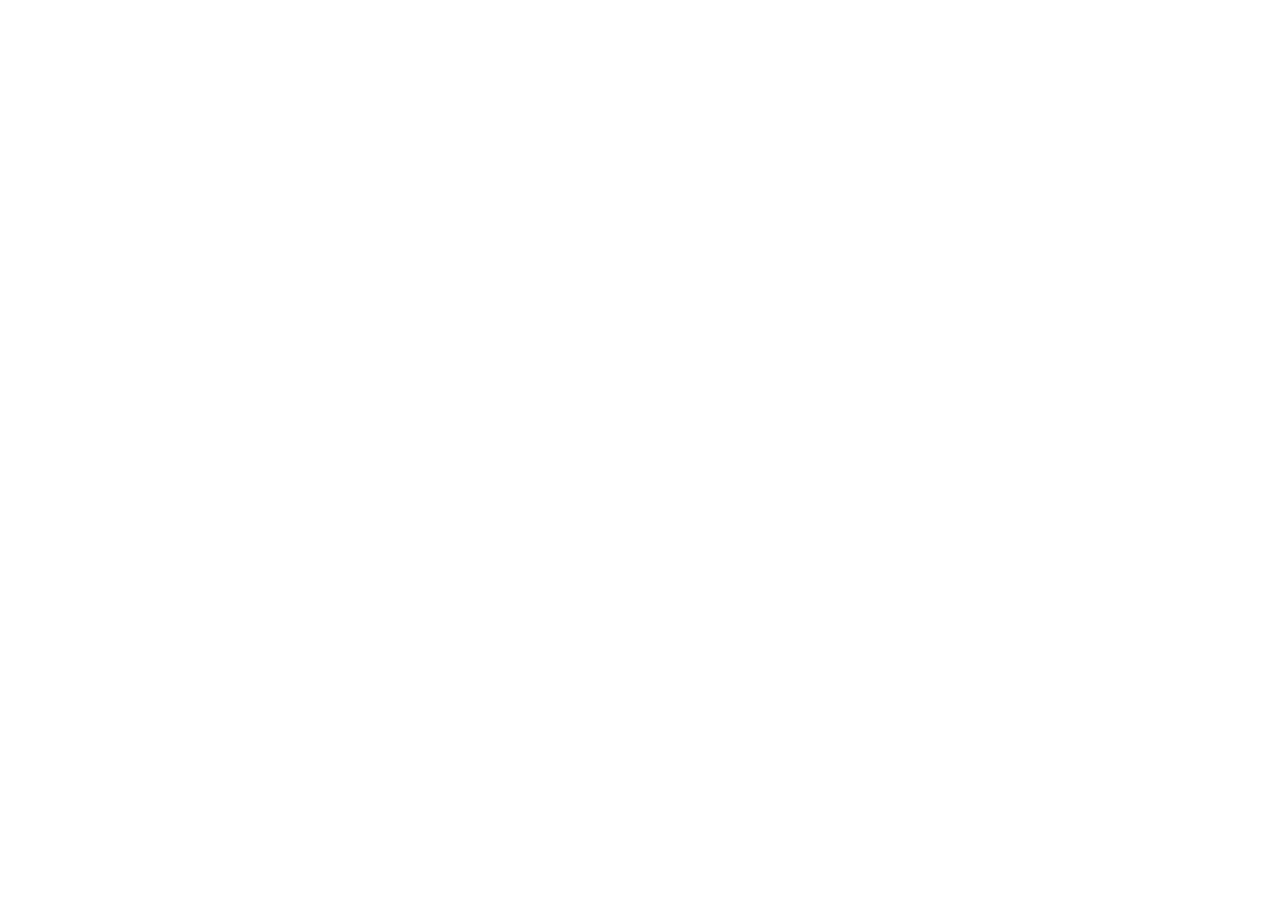
==== commit 77e300f7: "Redirection vers krobru.github.io/on5ee (1/2)" ====
--- a/mentions-legales.html
+++ b/mentions-legales.html
@@ -1,99 +1,5 @@
-<!DOCTYPE html>
-<html lang="fr-BE">
-<head>
-<meta charset="utf-8"><meta name="viewport" content="width=device-width,initial-scale=1">
-<title data-en="Legal notice – ON5EE">Mentions légales – ON5EE</title>
-<link rel="stylesheet" href="style.css">
-</head>
-<body>
-<header class="nav"><div class="wrap"><a class="brand" href="index.html">ON5EE</a><nav style="display:flex;align-items:center;gap:10px;position:static;transform:none;visibility:visible;background:none;border:0"><a href="index.html" data-en="← Back to the website">← Retour au site</a><button class="langbtn" type="button" data-setlang aria-label="English version" data-en-aria-label="Version française"><span class="lf">FR</span><span class="sep">/</span><span class="le">EN</span></button></nav></div></header>
-<main class="legal"><div class="wrap">
-<div data-lang="fr" lang="fr-BE">
-<h1>Mentions légales</h1>
-<p class="small">Dernière mise à jour : 11 octobre 2026</p>
-
-<h2>Éditeur du site</h2>
-<p>Ce site est édité à titre personnel par <strong>Bruno, radioamateur ON5EE</strong> (Belgique).<br>
-Contact : <a href="mailto:krobru@gmail.com">krobru@gmail.com</a><br>
-Responsable de la publication : Bruno (ON5EE).</p>
-<p>Il s'agit d'un site personnel, non commercial, consacré au radioamateurisme. Il n'est édité par aucune entreprise et ne propose aucun produit ni service à la vente.</p>
-
-<h2>Hébergement</h2>
-<p>GitHub, Inc. (service GitHub Pages)<br>88 Colin P. Kelly Jr. Street, San Francisco, CA 94107, États-Unis<br>
-Site : <a href="https://pages.github.com" target="_blank" rel="noopener">pages.github.com</a></p>
-<p class="small">Comme tout hébergeur, GitHub peut enregistrer techniquement l'adresse IP des visiteurs (journaux de connexion) à des fins de sécurité, selon sa <a href="https://docs.github.com/fr/site-policy/privacy-policies/github-general-privacy-statement" target="_blank" rel="noopener">déclaration de confidentialité</a>. L'éditeur n'a pas accès à ces données.</p>
-
-<h2 id="rgpd">Protection des données personnelles (RGPD)</h2>
-<p>Responsable du traitement : Bruno (ON5EE) – <a href="mailto:krobru@gmail.com">krobru@gmail.com</a>.</p>
-<p><strong>Données collectées :</strong> uniquement celles que vous saisissez volontairement dans le formulaire de contact (nom, indicatif facultatif, adresse e-mail, message) ou que vous envoyez par e-mail.</p>
-<p><strong>Finalité et base légale :</strong> ces données servent exclusivement à répondre à votre message. La base légale est votre consentement et l'intérêt légitime à donner suite à votre demande (art. 6.1 a) et f) du RGPD).</p>
-<p><strong>Sous-traitant :</strong> le formulaire est acheminé par e-mail via le service tiers <a href="https://formsubmit.co" target="_blank" rel="noopener">FormSubmit</a>, qui peut traiter ces données selon sa propre politique de confidentialité, éventuellement hors de l'Union européenne. Le site lui-même ne stocke aucune donnée.</p>
-<p><strong>Conservation et partage :</strong> vos données ne sont ni vendues, ni cédées, ni partagées avec des tiers, ni utilisées à des fins commerciales ou publicitaires. Les messages sont conservés uniquement le temps nécessaire au traitement de votre demande.</p>
-<p><strong>Vos droits :</strong> vous disposez d'un droit d'accès, de rectification, d'effacement, de limitation et d'opposition, ainsi que du droit de retirer votre consentement à tout moment. Pour les exercer, écrivez à <a href="mailto:krobru@gmail.com">krobru@gmail.com</a>. Vous pouvez également introduire une réclamation auprès de l'<a href="https://www.autoriteprotectiondonnees.be" target="_blank" rel="noopener">Autorité de protection des données</a> (Belgique).</p>
-
-<h2>Cookies et mesure d'audience</h2>
-<p>Ce site ne dépose <strong>aucun cookie</strong> et n'utilise <strong>aucun outil de mesure d'audience, de suivi ou de publicité</strong>. Aucune police ni ressource externe n'est chargée à l'affichage des pages.</p>
-<p>Les outils interactifs (horloges, calcul de locator et de distance, générateur Morse) fonctionnent entièrement dans votre navigateur. Le bouton « Ma position » utilise, uniquement si vous l'autorisez, la géolocalisation de votre appareil pour calculer votre locator localement : aucune position n'est transmise ni enregistrée.</p>
-<p>Le choix de langue (FR/EN) est mémorisé uniquement dans le stockage local de votre navigateur (localStorage), sans cookie ; il ne quitte jamais votre appareil et peut être effacé via les réglages du navigateur.</p>
-<p>Lorsque vous utilisez le bouton de don (PayPal) ou envoyez le formulaire (FormSubmit), vous êtes redirigé vers ces services tiers, qui peuvent utiliser leurs propres cookies selon leurs politiques respectives : <a href="https://www.paypal.com/be/legalhub/privacy-full" target="_blank" rel="noopener">politique de confidentialité PayPal</a>, <a href="https://formsubmit.co" target="_blank" rel="noopener">FormSubmit</a>.</p>
-
-<h2>Dons</h2>
-<p>Les dons effectués via PayPal sont un <strong>soutien purement volontaire</strong> aux activités radioamateur non commerciales de ON5EE (dont le fonctionnement du relais ON0BTS). Ils ne donnent droit à <strong>aucune contrepartie</strong>, ne constituent pas l'achat d'un bien ou d'un service et ne donnent pas droit à une attestation fiscale. Le paiement est traité intégralement par PayPal ; aucune donnée bancaire ne transite par ce site.</p>
-
-<h2>Propriété intellectuelle</h2>
-<p>Les textes et la mise en page de ce site sont la propriété de leur auteur, sauf mention contraire. Toute reproduction substantielle sans autorisation est interdite. Le site n'utilise aucune image, logo ou police protégés de tiers ; les marques et noms cités (UBA, IBPT, QRZ.com, LoTW, eQSL, PayPal, etc.) appartiennent à leurs titulaires respectifs et ne sont mentionnés qu'à titre informatif.</p>
-<p>Les caractéristiques techniques du relais ON0BTS proviennent de la liste publique <a href="https://on0.be/" target="_blank" rel="noopener">on0.be</a> (sauf le CTCSS, la puissance, le mode et l’équipement, communiqués par le sysop).</p>
-
-<h2>Liens externes et responsabilité</h2>
-<p>Ce site contient des liens vers des sites tiers. L'éditeur n'exerce aucun contrôle sur leur contenu et décline toute responsabilité quant à celui-ci ou à leur disponibilité. Les informations publiées ici le sont à titre indicatif ; malgré le soin apporté, elles peuvent contenir des erreurs ou ne pas être à jour.</p>
-
-<h2>Droit applicable</h2>
-<p>Le présent site et les présentes mentions sont soumis au droit belge.</p>
-</div>
-<div data-lang="en" lang="en" hidden>
-<h1>Legal notice</h1>
-<p class="small">Last updated: 11 October 2026</p>
-<p class="glass card" style="padding:14px 18px"><strong>Note:</strong> this English translation is provided for convenience only. In case of discrepancy, the <a href="?lang=fr">French version</a> prevails.</p>
-
-<h2>Website publisher</h2>
-<p>This website is published in a personal capacity by <strong>Bruno, radio amateur ON5EE</strong> (Belgium).<br>
-Contact: <a href="mailto:krobru@gmail.com">krobru@gmail.com</a><br>
-Publication manager: Bruno (ON5EE).</p>
-<p>This is a personal, non-commercial website dedicated to amateur radio. It is not published by any company and offers no product or service for sale.</p>
-
-<h2>Hosting</h2>
-<p>GitHub, Inc. (GitHub Pages service)<br>88 Colin P. Kelly Jr. Street, San Francisco, CA 94107, United States<br>
-Website: <a href="https://pages.github.com" target="_blank" rel="noopener">pages.github.com</a></p>
-<p class="small">Like any host, GitHub may technically log visitors' IP addresses (connection logs) for security purposes, according to its <a href="https://docs.github.com/en/site-policy/privacy-policies/github-general-privacy-statement" target="_blank" rel="noopener">privacy statement</a>. The publisher has no access to this data.</p>
-
-<h2 id="gdpr">Personal data protection (GDPR)</h2>
-<p>Data controller: Bruno (ON5EE) – <a href="mailto:krobru@gmail.com">krobru@gmail.com</a>.</p>
-<p><strong>Data collected:</strong> only the data you voluntarily enter in the contact form (name, optional callsign, e-mail address, message) or send by e-mail.</p>
-<p><strong>Purpose and legal basis:</strong> this data is used solely to reply to your message. The legal basis is your consent and the legitimate interest in following up on your request (Art. 6(1)(a) and (f) GDPR).</p>
-<p><strong>Processor:</strong> the form is delivered by e-mail through the third-party service <a href="https://formsubmit.co" target="_blank" rel="noopener">FormSubmit</a>, which may process this data under its own privacy policy, possibly outside the European Union. The website itself stores no data.</p>
-<p><strong>Retention and sharing:</strong> your data is not sold, transferred, shared with third parties, or used for commercial or advertising purposes. Messages are kept only as long as needed to handle your request.</p>
-<p><strong>Your rights:</strong> you have the right of access, rectification, erasure, restriction and objection, as well as the right to withdraw your consent at any time. To exercise them, write to <a href="mailto:krobru@gmail.com">krobru@gmail.com</a>. You may also lodge a complaint with the Belgian <a href="https://www.autoriteprotectiondonnees.be" target="_blank" rel="noopener">Data Protection Authority</a>.</p>
-
-<h2>Cookies and audience measurement</h2>
-<p>This website sets <strong>no cookies</strong> and uses <strong>no audience measurement, tracking or advertising tools</strong>. No external font or resource is loaded when the pages are displayed.</p>
-<p>The interactive tools (clocks, locator and distance calculation, Morse generator) run entirely in your browser. The "My position" button uses your device's geolocation, only if you allow it, to compute your locator locally: no position is transmitted or stored.</p>
-<p>Your language choice (FR/EN) is stored only in your browser's local storage (localStorage), without any cookie; it never leaves your device and can be cleared in your browser settings.</p>
-<p>When you use the donation button (PayPal) or submit the form (FormSubmit), you are redirected to these third-party services, which may use their own cookies under their respective policies: <a href="https://www.paypal.com/be/legalhub/privacy-full" target="_blank" rel="noopener">PayPal privacy policy</a>, <a href="https://formsubmit.co" target="_blank" rel="noopener">FormSubmit</a>.</p>
-
-<h2>Donations</h2>
-<p>Donations made via PayPal are <strong>purely voluntary support</strong> for the non-commercial amateur radio activities of ON5EE (including the operation of the ON0BTS repeater). They entitle you to <strong>nothing in return</strong>, do not constitute the purchase of goods or services, and do not entitle you to a tax certificate. Payment is processed entirely by PayPal; no banking data passes through this website.</p>
-
-<h2>Intellectual property</h2>
-<p>The texts and layout of this website are the property of their author unless otherwise stated. Any substantial reproduction without permission is prohibited. The website uses no protected third-party images, logos or fonts; the trademarks and names mentioned (UBA, BIPT, QRZ.com, LoTW, eQSL, PayPal, etc.) belong to their respective owners and are mentioned for information only.</p>
-<p>The technical data of the ON0BTS repeater comes from the public list <a href="https://on0.be/" target="_blank" rel="noopener">on0.be</a> (except the CTCSS, power, mode and equipment, provided by the sysop).</p>
-
-<h2>External links and liability</h2>
-<p>This website contains links to third-party websites. The publisher has no control over their content and accepts no liability for it or for their availability. The information published here is for guidance only; despite the care taken, it may contain errors or be out of date.</p>
-
-<h2>Applicable law</h2>
-<p>This website and this notice are governed by Belgian law.</p>
-</div>
-</div></main>
-<footer><div class="wrap"><div class="seventy">73 de ON5EE</div><div><a href="index.html" data-en="Home">Accueil</a></div></div></footer>
-<script src="i18n.js"></script>
-</body></html>
+<!DOCTYPE html><html lang="fr-BE"><head><meta charset="utf-8"><title>ON5EE – nouvelle adresse</title>
+<meta name="robots" content="noindex"><link rel="canonical" href="https://krobru.github.io/on5ee/mentions-legales.html"><meta http-equiv="refresh" content="0; url=https://krobru.github.io/on5ee/mentions-legales.html">
+<script>location.replace("https://krobru.github.io/on5ee/mentions-legales.html"+location.search+location.hash)</script>
+<style>body{background:#05070d;color:#e6eefc;font-family:system-ui,sans-serif;display:grid;place-items:center;min-height:100vh;margin:0}a{color:#4da3ff}</style></head>
+<body><p>Le site a déménagé / The site has moved: <a href="https://krobru.github.io/on5ee/mentions-legales.html">https://krobru.github.io/on5ee/mentions-legales.html</a></p></body></html>
